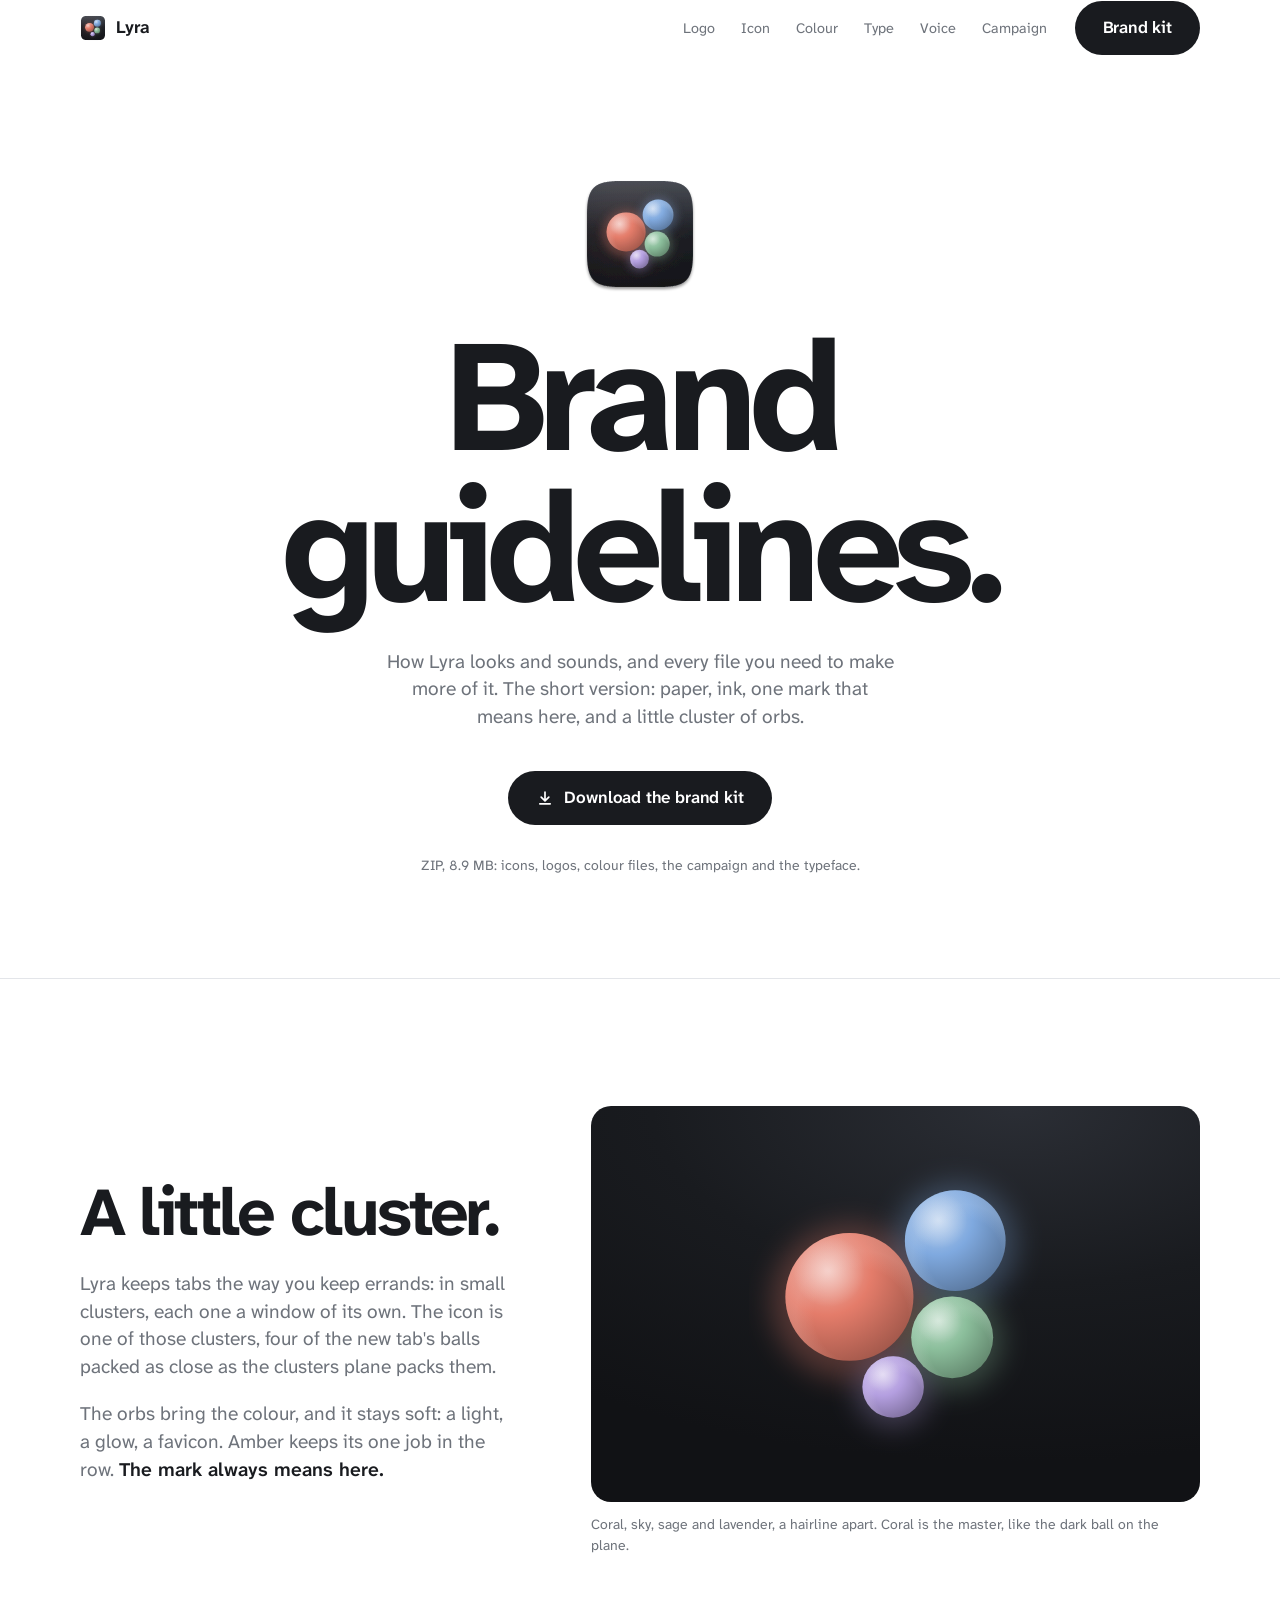
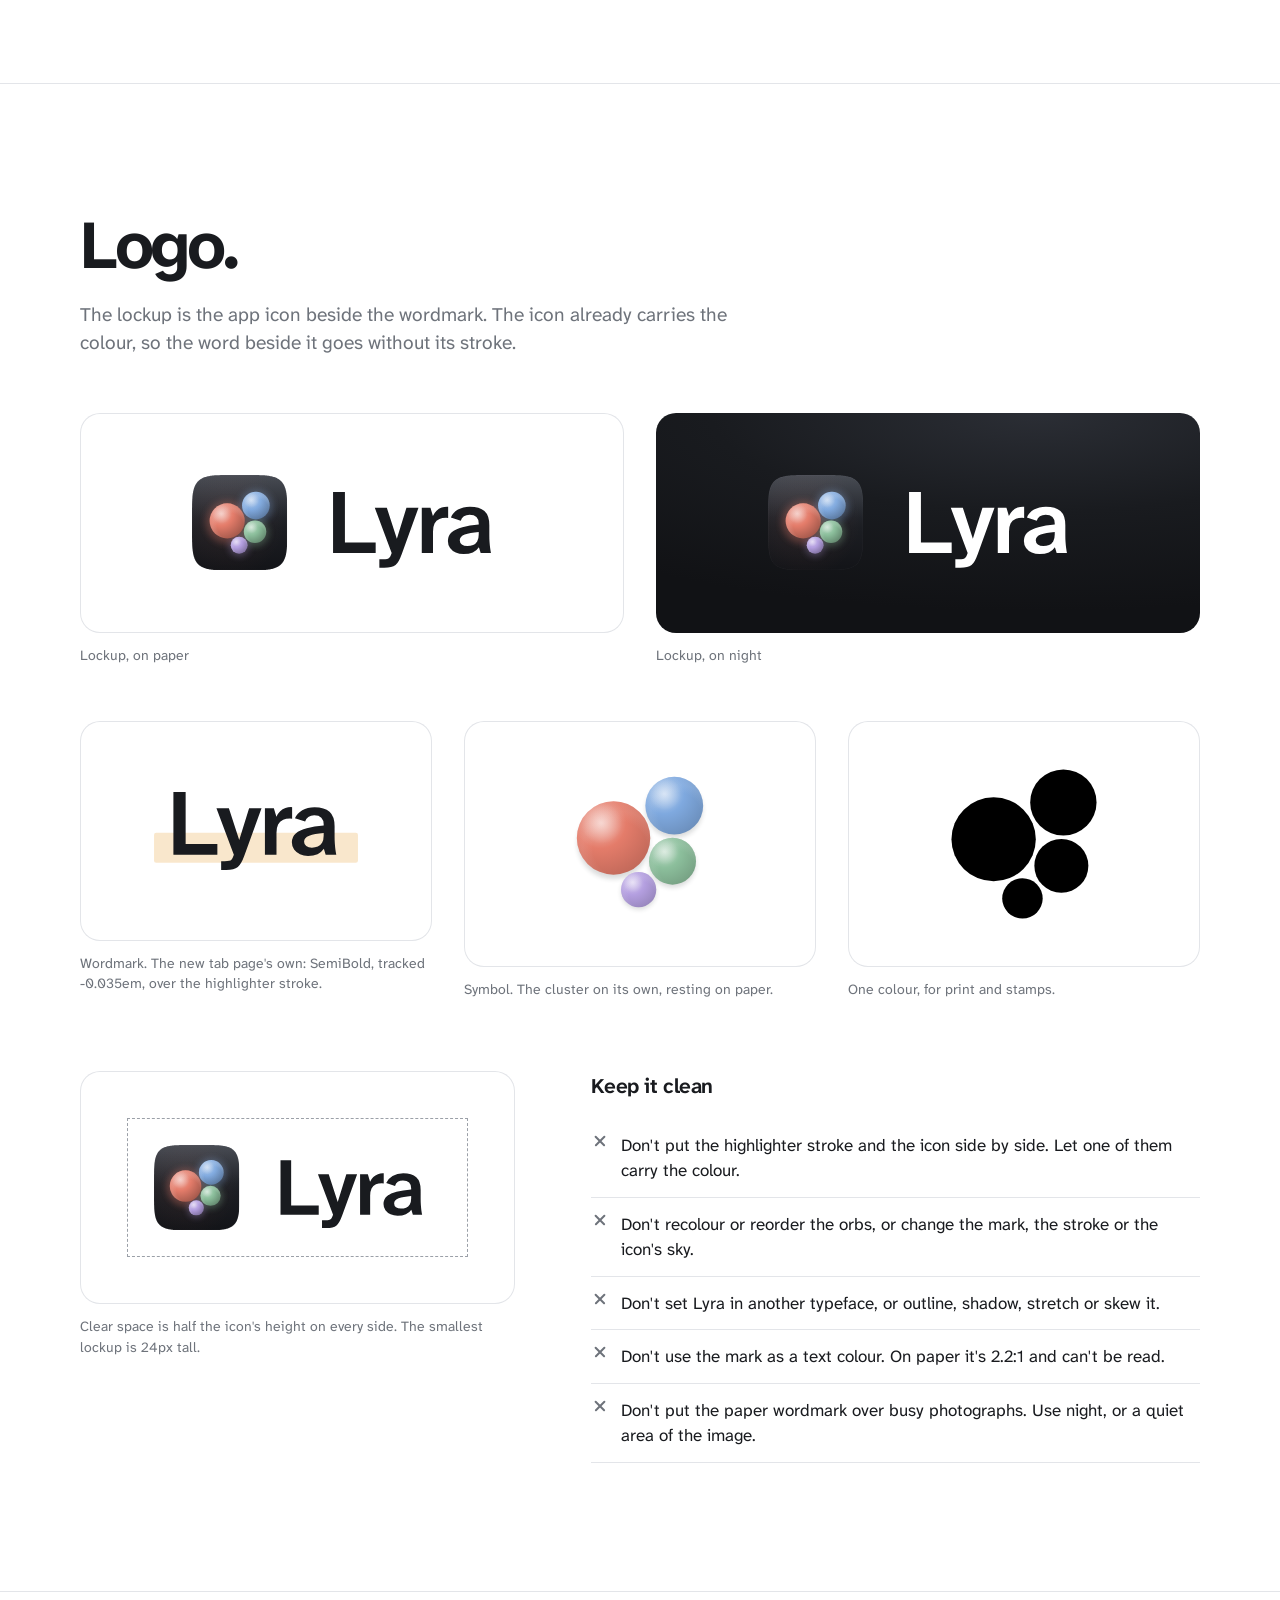
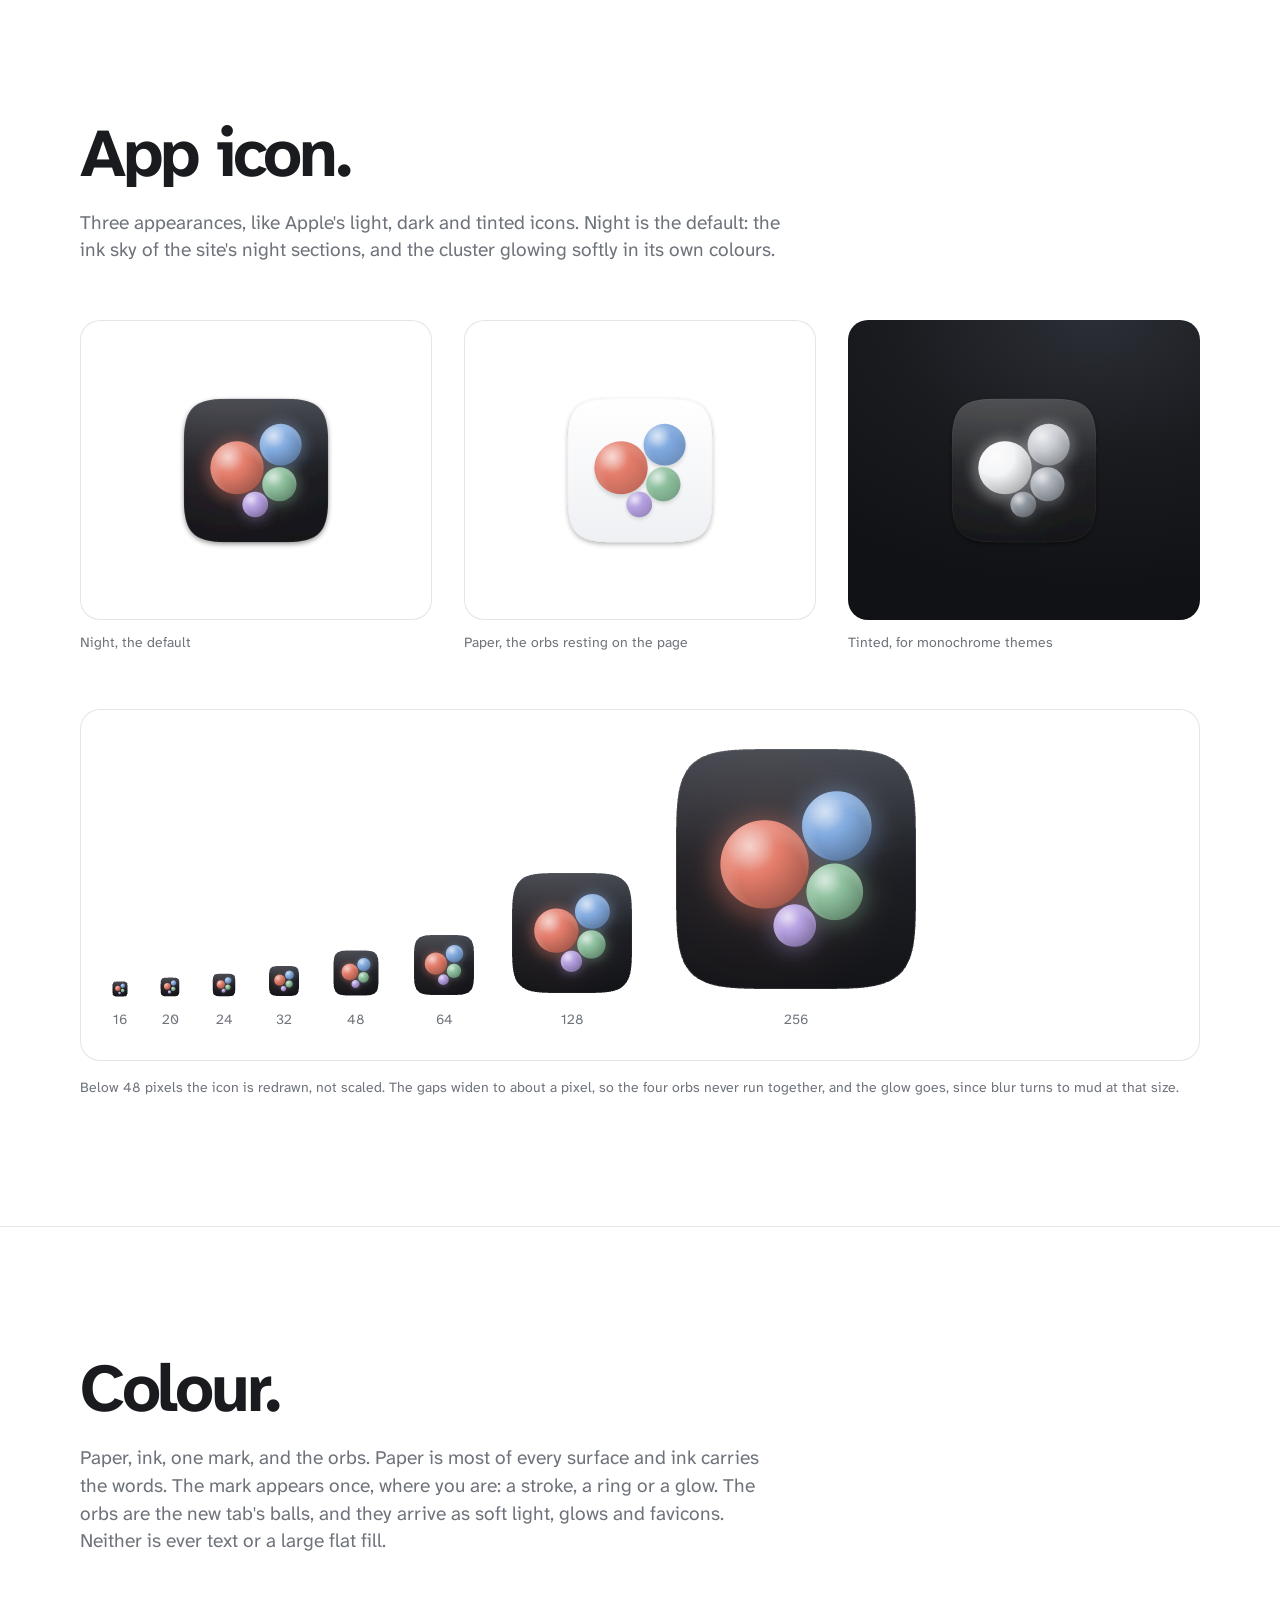
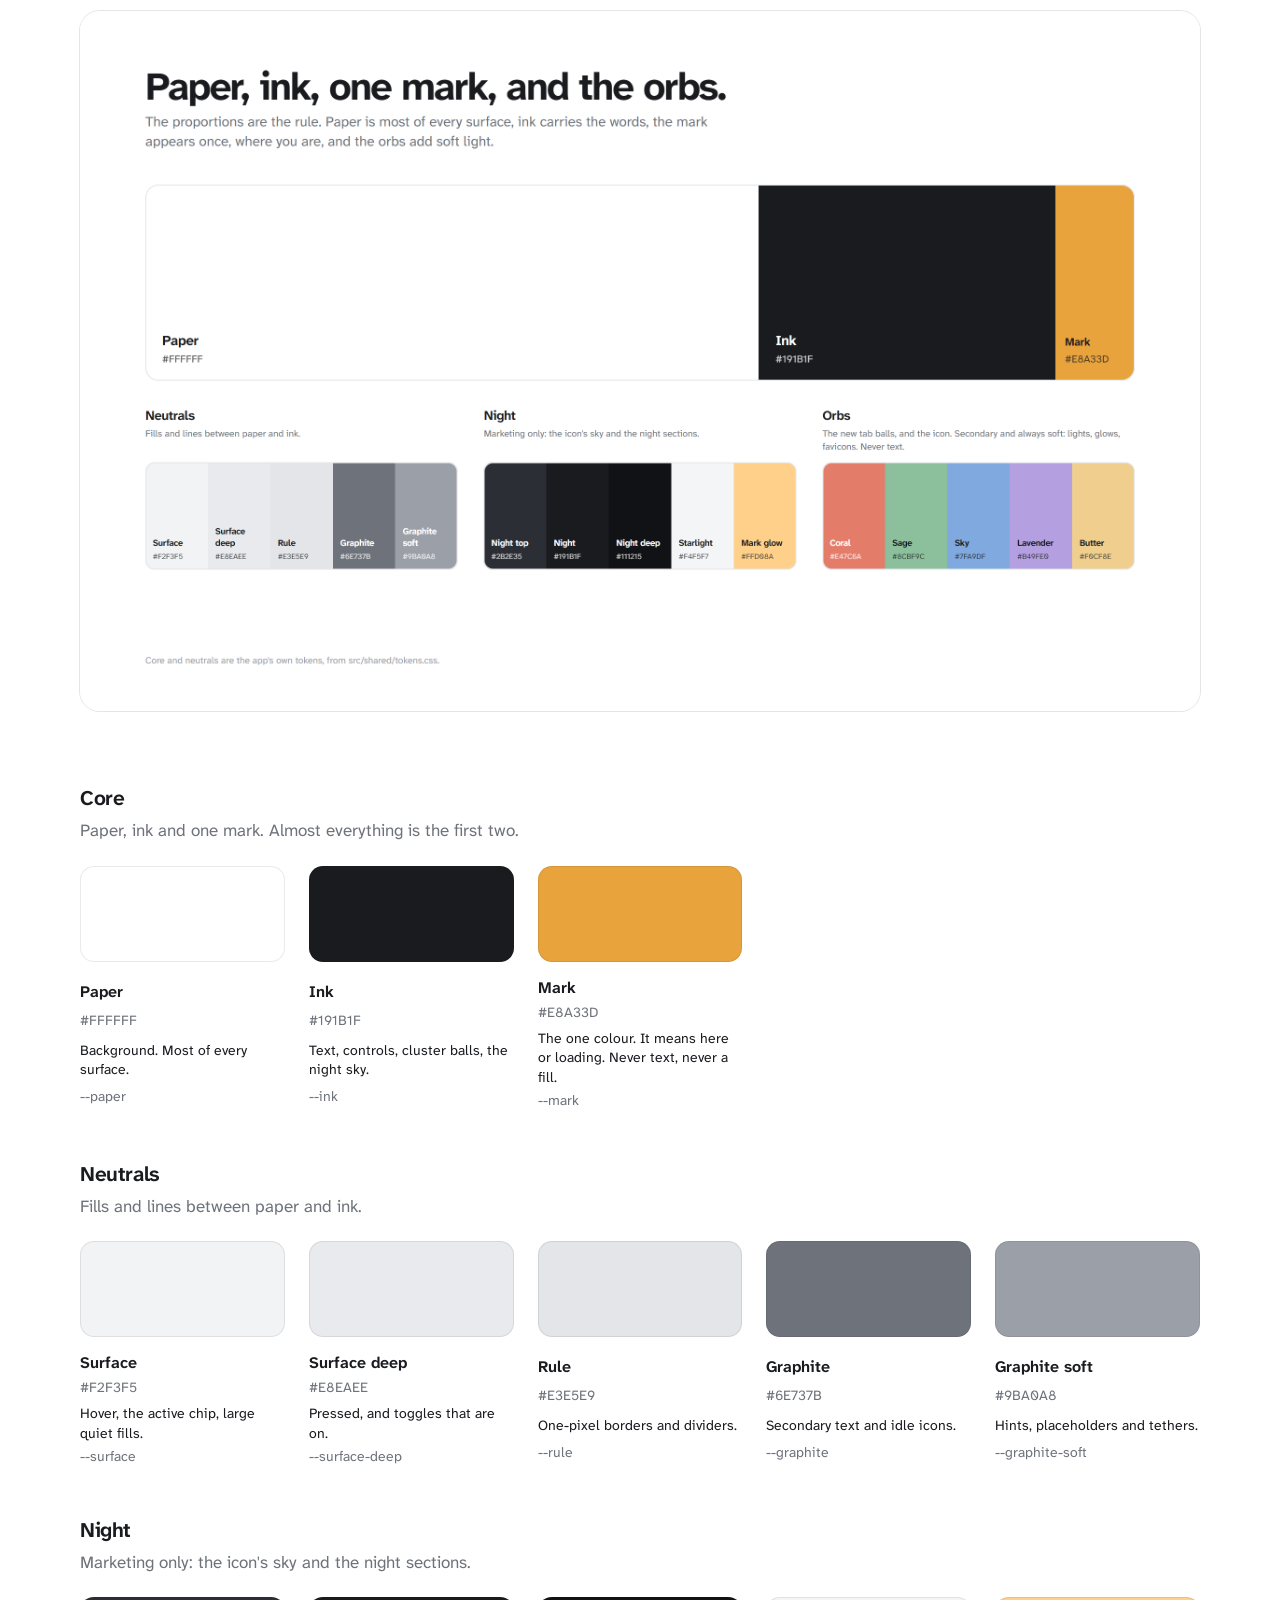
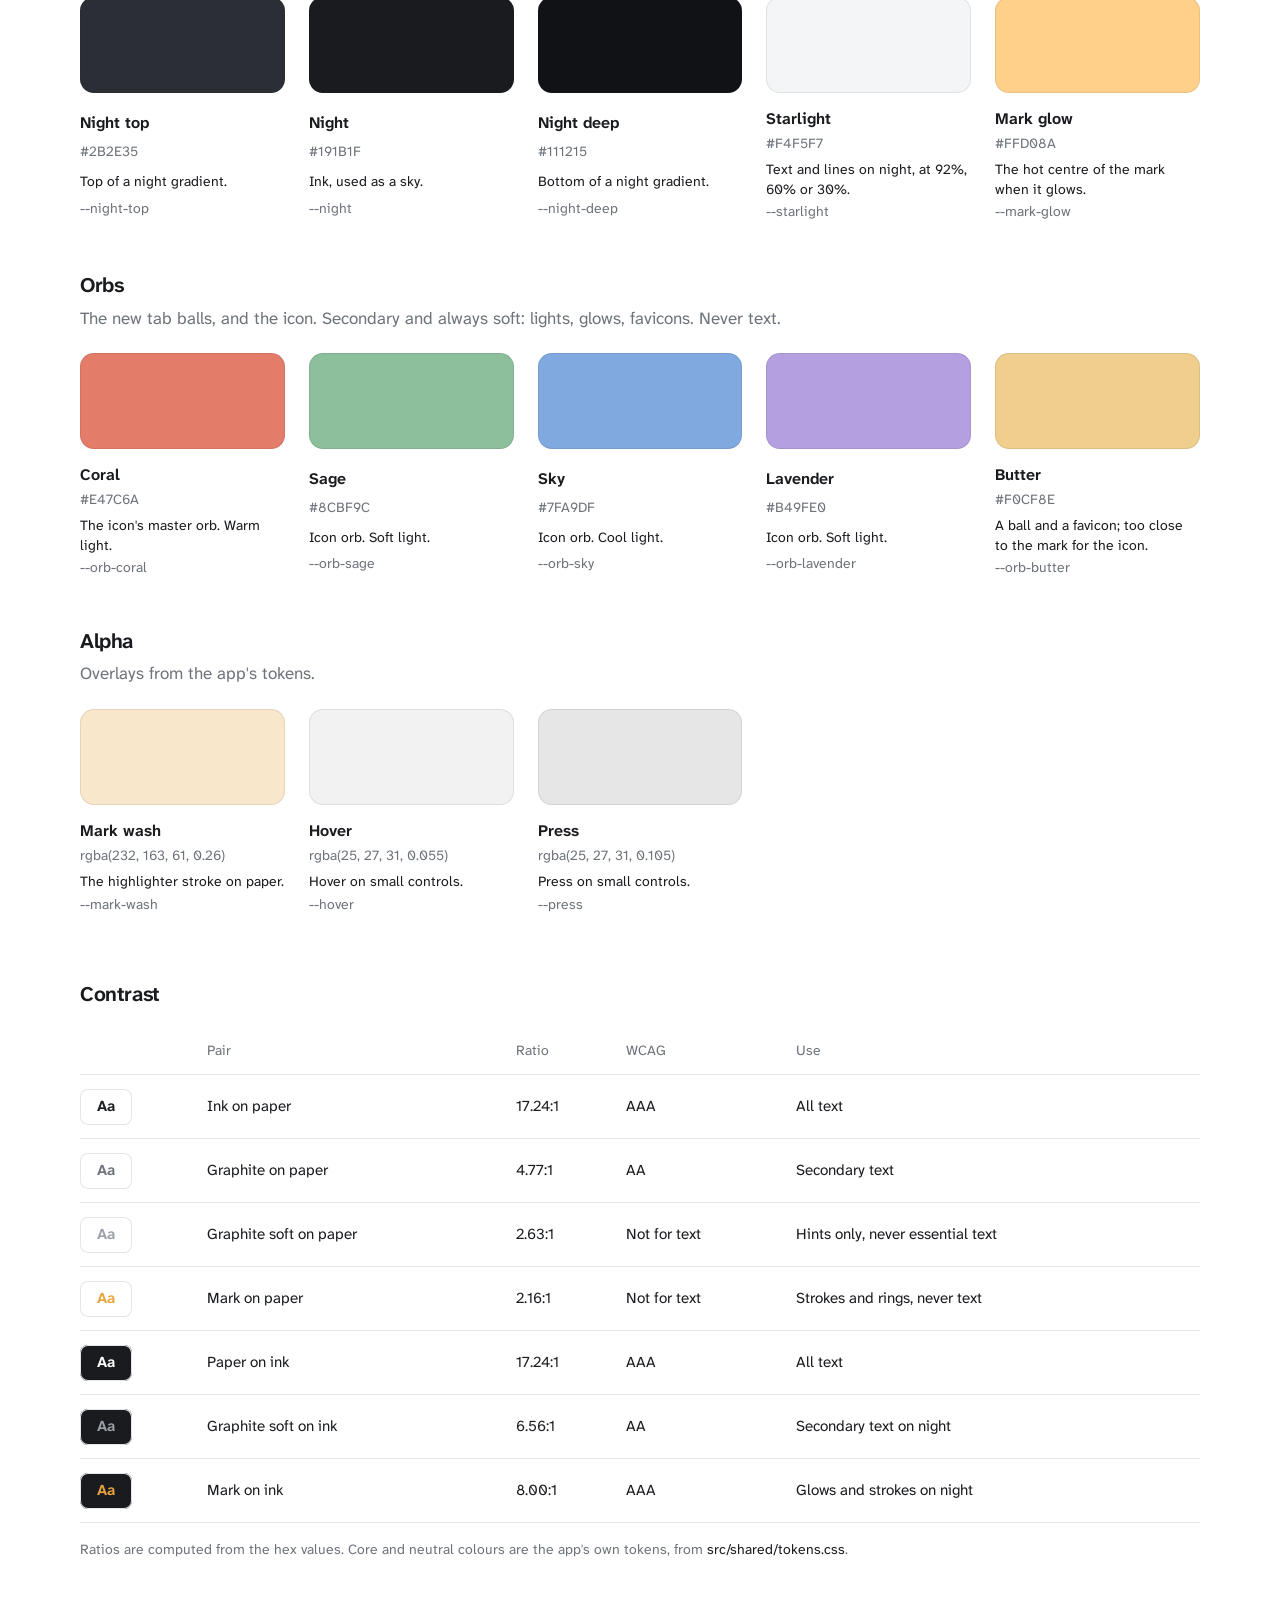
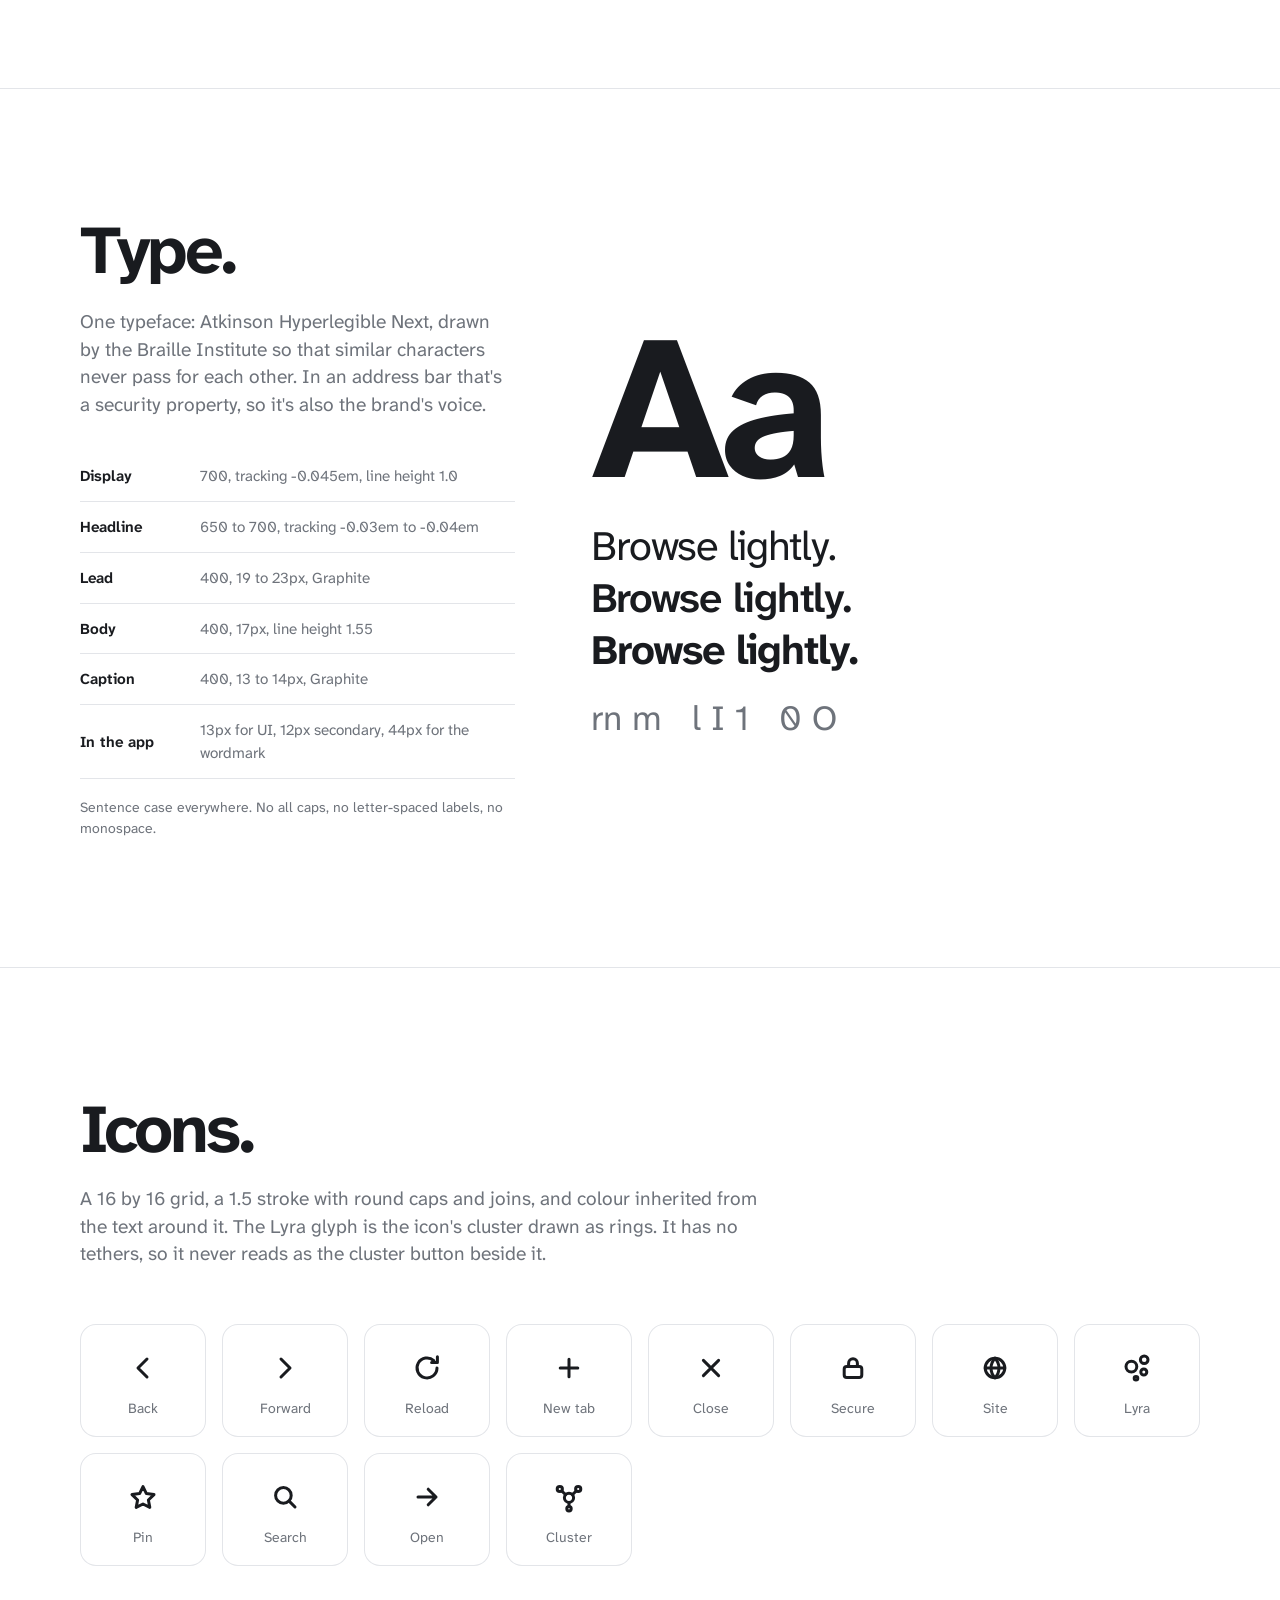
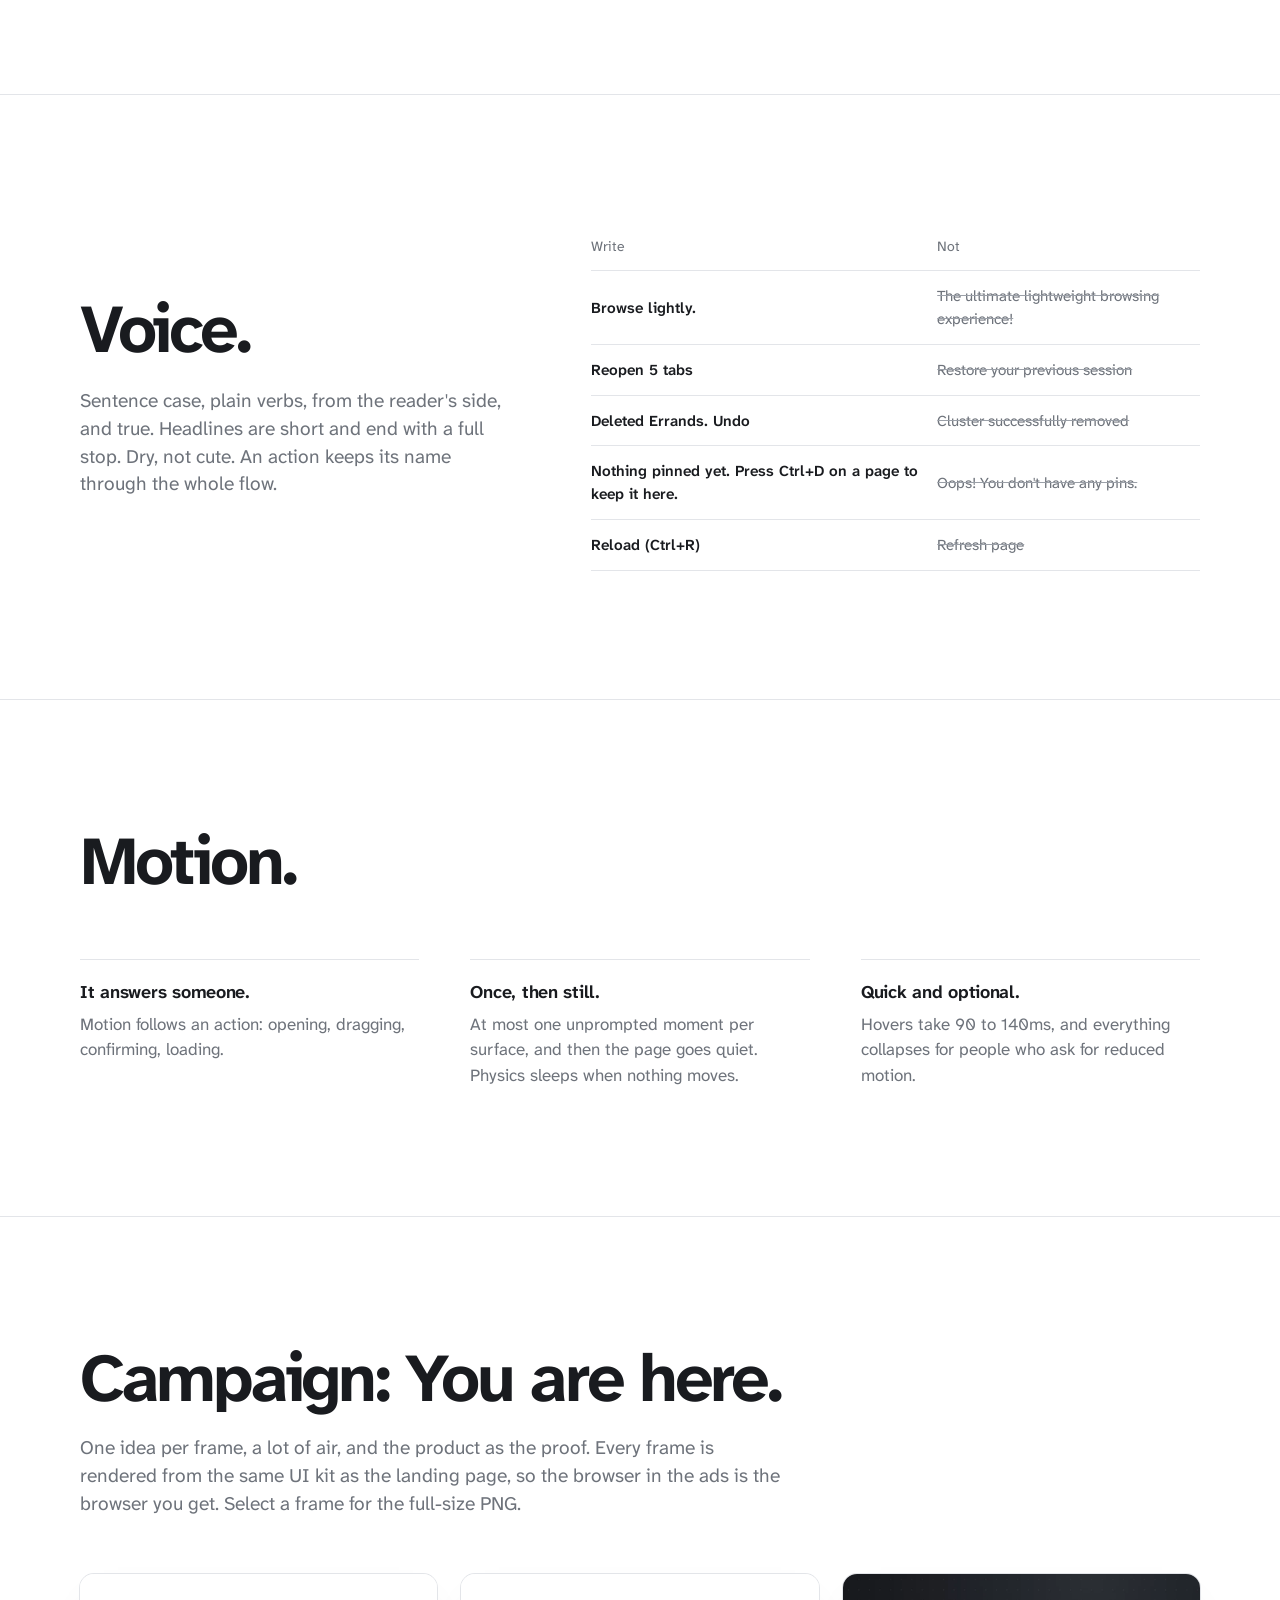
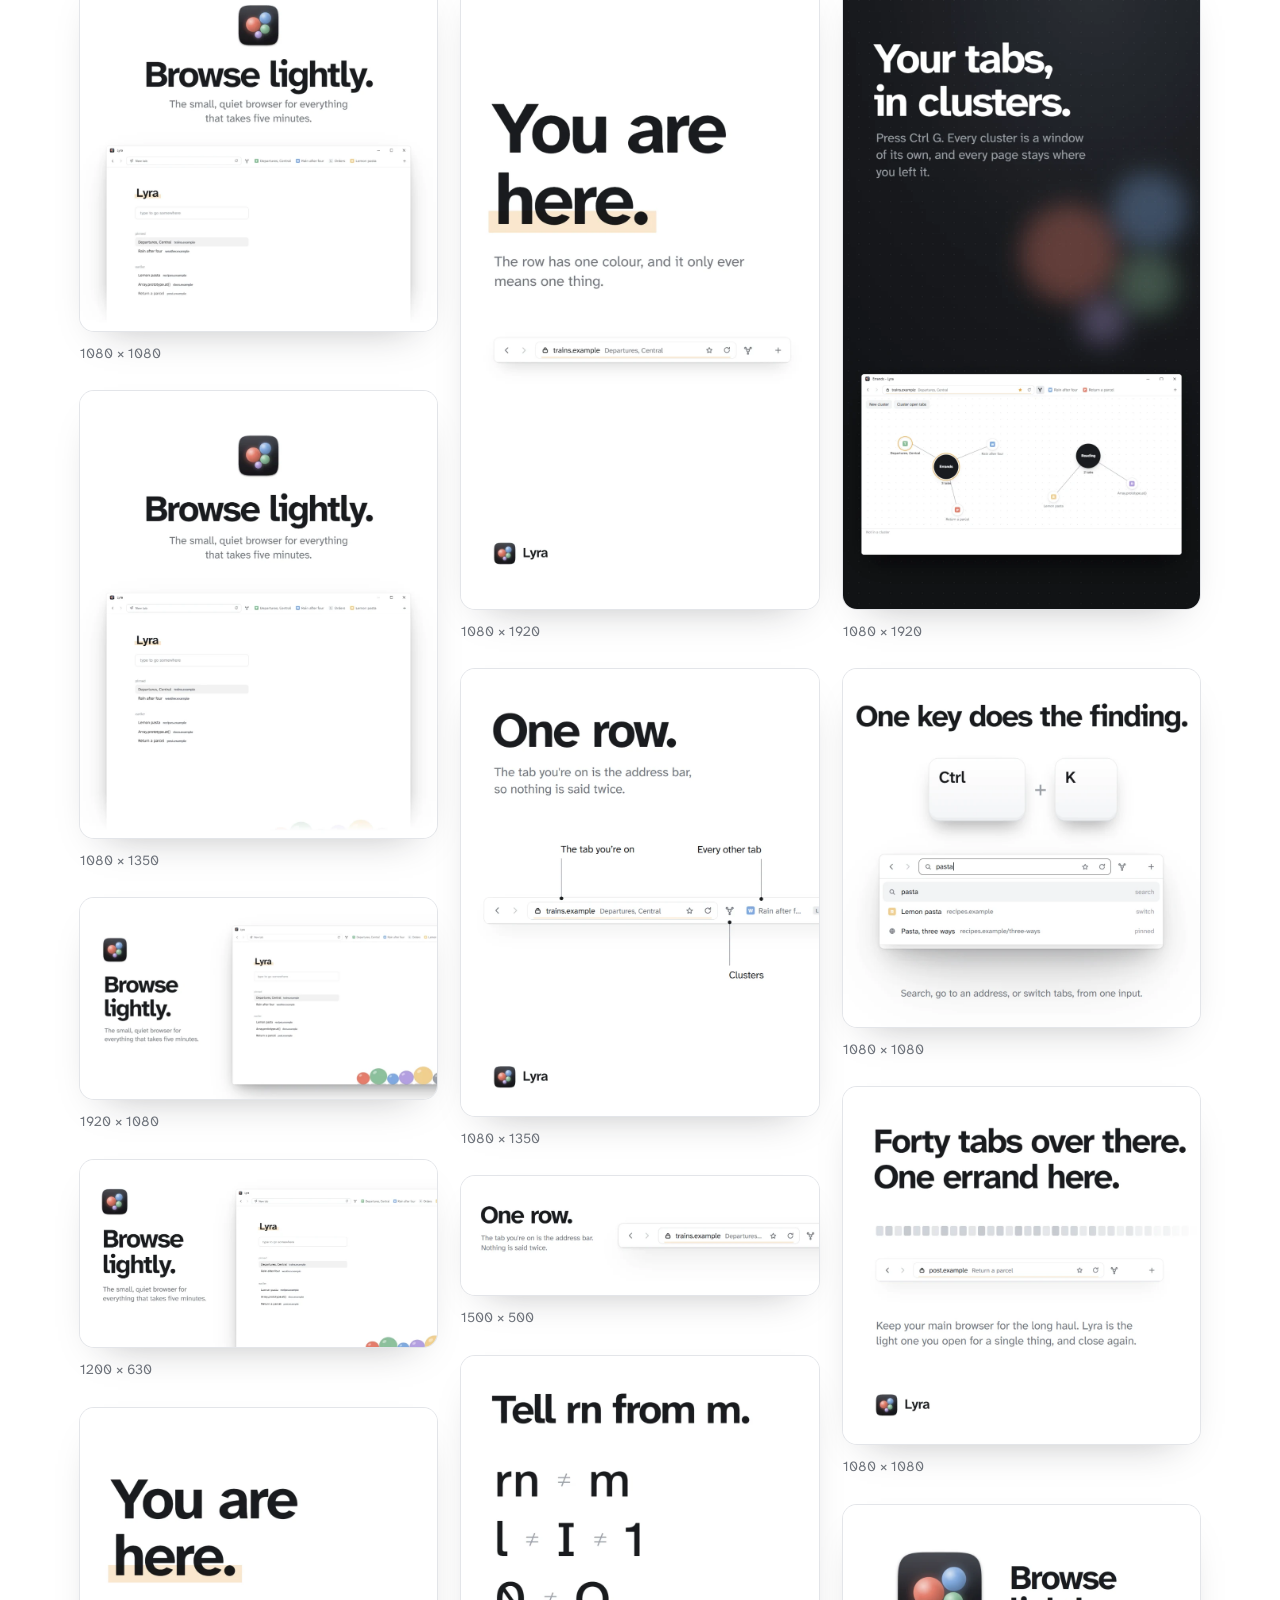
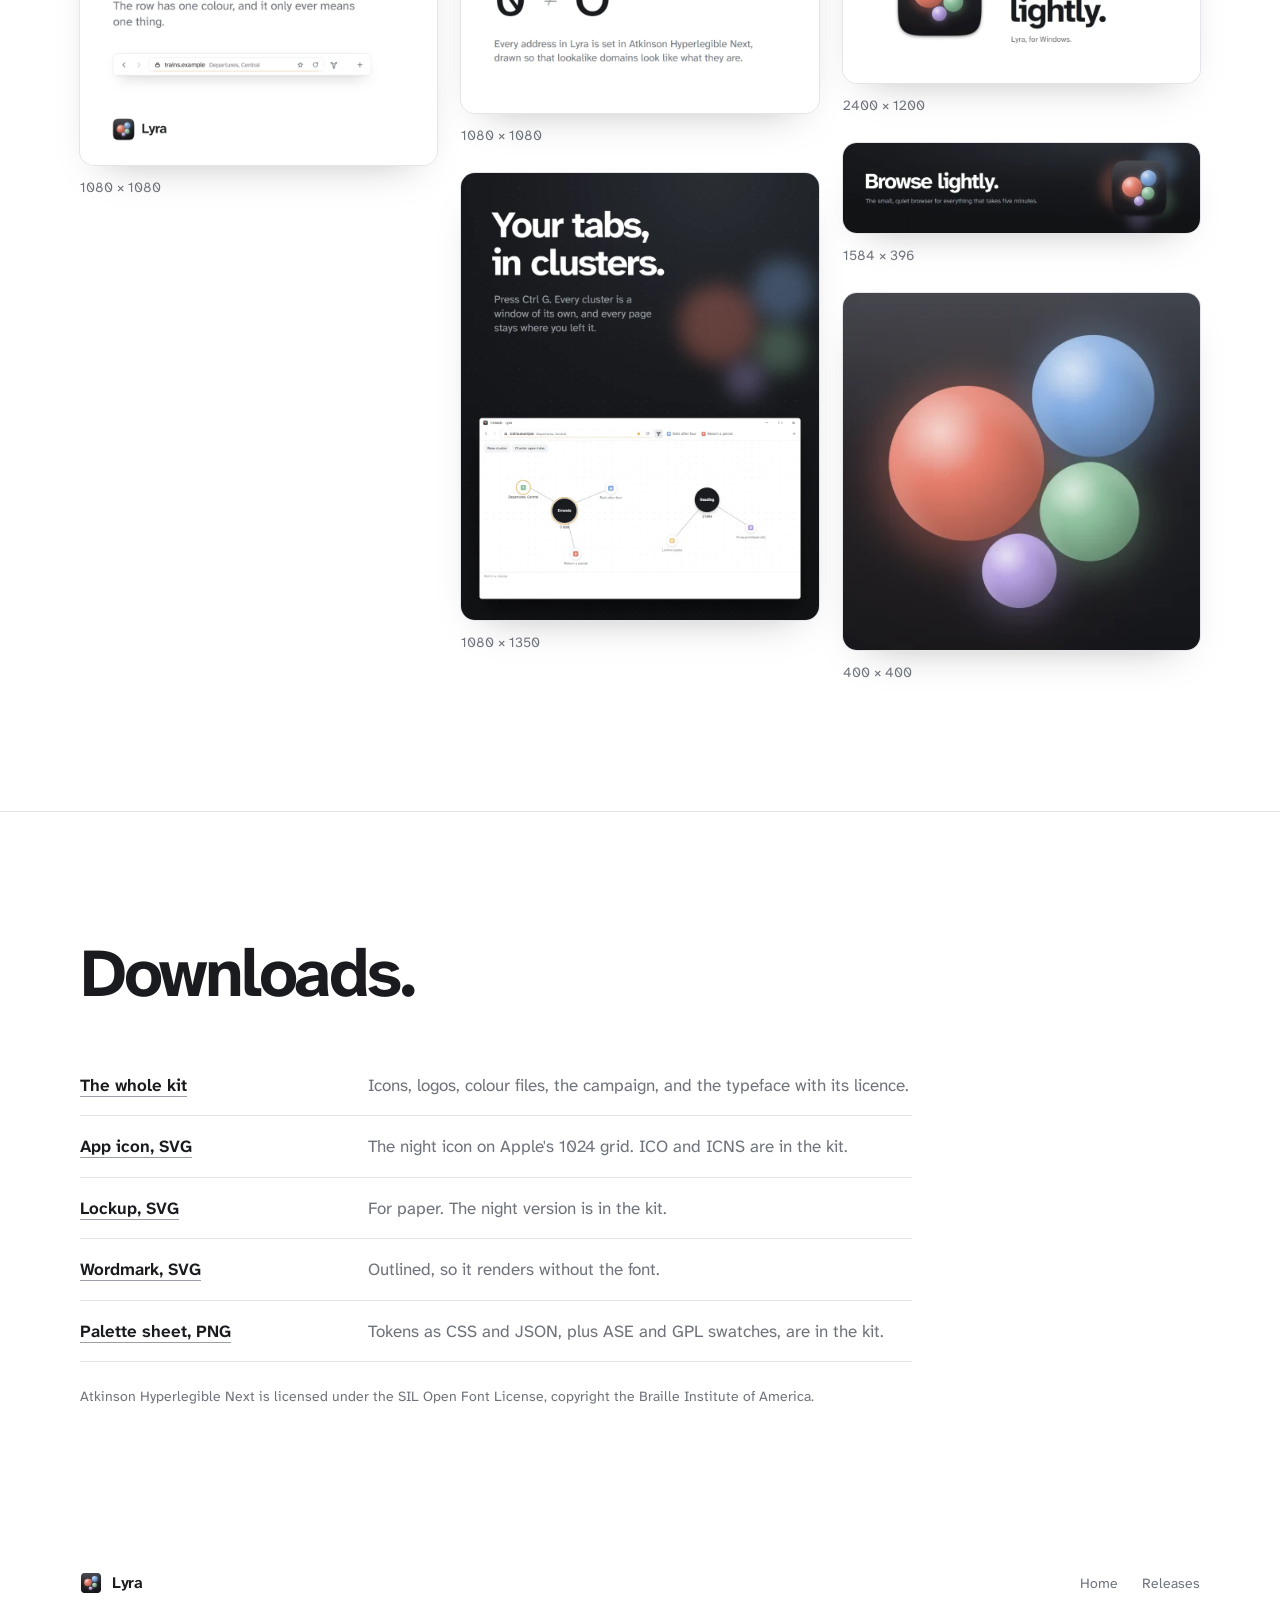
==== brand/index.html @ 89e3ad33 "Site for Lyra 0.1.0" ====
<!doctype html>
<html lang="en">
  <head>
    <meta charset="utf-8" />
    <meta name="viewport" content="width=device-width, initial-scale=1" />
    <title>Lyra brand guidelines</title>
    <meta name="description" content="How Lyra looks and sounds: the icon, the logo, colour, type, voice, and every file you need to make more of it." />
    <link rel="icon" href="../assets/icons/favicon.svg" type="image/svg+xml" />
    <link rel="icon" href="../assets/icons/favicon.ico" sizes="48x48" />
    <link rel="apple-touch-icon" href="../assets/icons/apple-touch-icon.png" />
    <meta property="og:title" content="Lyra brand guidelines" />
    <meta property="og:image" content="https://andrewchampagne.github.io/lyra/assets/og.png" />
    <link rel="preload" href="../assets/fonts/atkinson-hyperlegible-next.woff2" as="font" type="font/woff2" crossorigin />
    <link rel="stylesheet" href="../assets/site.css?v=6f41f80e" />
    <link rel="stylesheet" href="brand.css?v=25104488" />
  </head>
  <body>
    <svg class="sprite" aria-hidden="true"><defs>
<g id="i-back"><path d="M10 3.5 5.5 8l4.5 4.5" /></g>
<g id="i-forward"><path d="M6 3.5 10.5 8 6 12.5" /></g>
<g id="i-reload"><path d="M13 8a5 5 0 1 1-1.6-3.7" /><path d="M13.2 2.4v2.9h-2.9" /></g>
<g id="i-plus"><path d="M8 3.6v8.8M3.6 8h8.8" /></g>
<g id="i-close"><path d="M4.2 4.2l7.6 7.6M11.8 4.2l-7.6 7.6" /></g>
<g id="i-lock"><rect x="3.6" y="7.2" width="8.8" height="5.6" rx="1.3" /><path d="M5.8 7.2V5.6a2.2 2.2 0 0 1 4.4 0v1.6" /></g>
<g id="i-globe"><circle cx="8" cy="8" r="4.9" /><path d="M3.1 8h9.8M8 3.1c1.3 1.4 2 3.1 2 4.9s-.7 3.5-2 4.9c-1.3-1.4-2-3.1-2-4.9s.7-3.5 2-4.9Z" /></g>
<g id="i-lyra"><circle cx="5.2" cy="7.3" r="2.7" /><circle cx="11.6" cy="3.9" r="1.9" /><circle cx="11.4" cy="10" r="1.5" /><circle cx="7.5" cy="13.1" r=".9" /></g>
<g id="i-pin"><path d="m8 2.8 1.7 3.5 3.8.5-2.8 2.7.7 3.7L8 11.5l-3.4 1.7.7-3.7L2.5 6.8l3.8-.5Z" /></g>
<g id="i-search"><circle cx="7.2" cy="7.2" r="3.9" /><path d="M10.2 10.2 13 13" /></g>
<g id="i-arrow"><path d="M3.5 8h9M8.6 4.1 12.5 8l-3.9 3.9" /></g>
<g id="i-cluster"><circle cx="8" cy="8.4" r="2.3" /><circle cx="3.4" cy="4" r="1.3" /><circle cx="12.6" cy="4" r="1.3" /><circle cx="8" cy="13.9" r="1.1" /><path d="M6.3 6.8 4.4 5M9.7 6.8 11.6 5M8 10.7v2.1" /></g>
</defs></svg>
    <a class="skip" href="#main">Skip to content</a>

    <header class="nav" id="nav">
      <div class="wrap">
        <a class="brand" href="../" aria-label="Lyra home">
          <img src="../assets/icons/favicon.svg" alt="" width="28" height="28" />
          Lyra
        </a>
        <ul class="nav-links">
          <li><a href="#logo">Logo</a></li>
          <li><a href="#icon">Icon</a></li>
          <li><a href="#colour">Colour</a></li>
          <li><a href="#type">Type</a></li>
          <li><a href="#voice">Voice</a></li>
          <li><a href="#campaign">Campaign</a></li>
        </ul>
        <a class="btn" href="lyra-brand-kit.zip" download>Brand kit</a>
      </div>
    </header>

    <main id="main">
      <section class="guide-hero">
        <div class="wrap">
          <img src="assets/lyra-night-mac.svg" alt="" width="132" height="132" class="hero-icon" />
          <h1 class="display">Brand guidelines.</h1>
          <p class="lead">
            How Lyra looks and sounds, and every file you need to make more of it. The short version: paper, ink, one
            mark that means here, and a little cluster of orbs.
          </p>
          <div class="cta">
            <a class="btn" href="lyra-brand-kit.zip" download>
              <svg viewBox="0 0 16 16" aria-hidden="true"><use href="#i-download" /></svg>
              Download the brand kit
            </a>
            <span class="fine">ZIP, 8.9 MB: icons, logos, colour files, the campaign and the typeface.</span>
          </div>
        </div>
      </section>

      <!-- The idea ============================================================ -->
      <section class="g-section" id="idea">
        <div class="wrap split">
          <div>
            <h2 class="headline">A little cluster.</h2>
            <p class="lead">
              Lyra keeps tabs the way you keep errands: in small clusters, each one a window of its own. The icon is one
              of those clusters, four of the new tab's balls packed as close as the clusters plane packs them.
            </p>
            <p class="lead">
              The orbs bring the colour, and it stays soft: a light, a glow, a favicon. Amber keeps its one job in the
              row. <strong>The mark always means here.</strong>
            </p>
          </div>
          <figure class="idea-figure">
            <div class="panel night-panel"><img src="assets/symbol-star.svg" alt="The Lyra cluster: coral, sky, sage and lavender orbs, glowing on night" /></div>
            <figcaption>Coral, sky, sage and lavender, a hairline apart. Coral is the master, like the dark ball on the plane.</figcaption>
          </figure>
        </div>
      </section>

      <!-- Logo ================================================================= -->
      <section class="g-section" id="logo">
        <div class="wrap">
          <h2 class="headline">Logo.</h2>
          <p class="lead g-lead">
            The lockup is the app icon beside the wordmark. The icon already carries the colour, so the word beside it
            goes without its stroke.
          </p>

          <div class="panels two">
            <figure>
              <div class="panel"><img class="lockup" src="assets/lockup-horizontal-light.svg" alt="Lyra lockup on paper" /></div>
              <figcaption>Lockup, on paper</figcaption>
            </figure>
            <figure>
              <div class="panel night-panel"><img class="lockup" src="assets/lockup-horizontal-dark.svg" alt="Lyra lockup on night" /></div>
              <figcaption>Lockup, on night</figcaption>
            </figure>
          </div>

          <div class="panels three">
            <figure>
              <div class="panel"><img class="wordmark" src="assets/wordmark-ink.svg" alt="The Lyra wordmark with its highlighter stroke" /></div>
              <figcaption>Wordmark. The new tab page's own: SemiBold, tracked -0.035em, over the highlighter stroke.</figcaption>
            </figure>
            <figure>
              <div class="panel"><img class="symbol" src="assets/symbol-ink.svg" alt="The Lyra cluster resting on paper" /></div>
              <figcaption>Symbol. The cluster on its own, resting on paper.</figcaption>
            </figure>
            <figure>
              <div class="panel"><img class="symbol" src="assets/symbol-mono.svg" alt="The Lyra cluster in one colour" /></div>
              <figcaption>One colour, for print and stamps.</figcaption>
            </figure>
          </div>

          <div class="split rules-split">
            <figure class="clearspace">
              <div class="panel">
                <div class="cs-box"><img class="lockup" src="assets/lockup-horizontal-light.svg" alt="" /></div>
              </div>
              <figcaption>Clear space is half the icon's height on every side. The smallest lockup is 24px tall.</figcaption>
            </figure>
            <div>
              <h3 class="g-h3">Keep it clean</h3>
              <ul class="rules">
                <li>Don't put the highlighter stroke and the icon side by side. Let one of them carry the colour.</li>
                <li>Don't recolour or reorder the orbs, or change the mark, the stroke or the icon's sky.</li>
                <li>Don't set Lyra in another typeface, or outline, shadow, stretch or skew it.</li>
                <li>Don't use the mark as a text colour. On paper it's 2.2:1 and can't be read.</li>
                <li>Don't put the paper wordmark over busy photographs. Use night, or a quiet area of the image.</li>
              </ul>
            </div>
          </div>
        </div>
      </section>

      <!-- App icon ================================================================ -->
      <section class="g-section" id="icon">
        <div class="wrap">
          <h2 class="headline">App icon.</h2>
          <p class="lead g-lead">
            Three appearances, like Apple's light, dark and tinted icons. Night is the default: the ink sky of the
            site's night sections, and the cluster glowing softly in its own colours.
          </p>
          <div class="panels three icons-row">
            <figure>
              <div class="panel tall"><img src="assets/lyra-night-mac.svg" alt="Night icon" width="220" height="220" /></div>
              <figcaption>Night, the default</figcaption>
            </figure>
            <figure>
              <div class="panel tall"><img src="assets/lyra-paper-mac.svg" alt="Paper icon" width="220" height="220" /></div>
              <figcaption>Paper, the orbs resting on the page</figcaption>
            </figure>
            <figure>
              <div class="panel tall night-panel"><img src="assets/lyra-tinted-mac.svg" alt="Tinted icon" width="220" height="220" /></div>
              <figcaption>Tinted, for monochrome themes</figcaption>
            </figure>
          </div>
          <div class="ladder-block">
            <div class="ladder"><figure><img src="assets/lyra-night-16.png" width="16" height="16" alt=""><figcaption>16</figcaption></figure><figure><img src="assets/lyra-night-20.png" width="20" height="20" alt=""><figcaption>20</figcaption></figure><figure><img src="assets/lyra-night-24.png" width="24" height="24" alt=""><figcaption>24</figcaption></figure><figure><img src="assets/lyra-night-32.png" width="32" height="32" alt=""><figcaption>32</figcaption></figure><figure><img src="assets/lyra-night-48.png" width="48" height="48" alt=""><figcaption>48</figcaption></figure><figure><img src="assets/lyra-night-64.png" width="64" height="64" alt=""><figcaption>64</figcaption></figure><figure><img src="assets/lyra-night-128.png" width="128" height="128" alt=""><figcaption>128</figcaption></figure><figure><img src="assets/lyra-night-256.png" width="256" height="256" alt=""><figcaption>256</figcaption></figure></div>
            <p class="fine">
              Below 48 pixels the icon is redrawn, not scaled. The gaps widen to about a pixel, so the four orbs never
              run together, and the glow goes, since blur turns to mud at that size.
            </p>
          </div>
        </div>
      </section>

      <!-- Colour =================================================================== -->
      <section class="g-section" id="colour">
        <div class="wrap">
          <h2 class="headline">Colour.</h2>
          <p class="lead g-lead">
            Paper, ink, one mark, and the orbs. Paper is most of every surface and ink carries the words. The mark
            appears once, where you are: a stroke, a ring or a glow. The orbs are the new tab's balls, and they arrive
            as soft light, glows and favicons. Neither is ever text or a large flat fill.
          </p>
          <img class="palette-sheet" src="assets/palette.png" alt="Palette sheet: paper, ink and mark in proportion, with neutrals, night and the orb colours" width="2400" height="1500" loading="lazy" />
          <div class="palette-group"><h3>Core</h3><p>Paper, ink and one mark. Almost everything is the first two.</p><ul class="swatches"><li class="swatch" style="--c:#FFFFFF"><span class="chip"></span><b>Paper</b><code>#FFFFFF</code><span>Background. Most of every surface.</span><span class="token">--paper</span></li><li class="swatch is-dark" style="--c:#191B1F"><span class="chip"></span><b>Ink</b><code>#191B1F</code><span>Text, controls, cluster balls, the night sky.</span><span class="token">--ink</span></li><li class="swatch" style="--c:#E8A33D"><span class="chip"></span><b>Mark</b><code>#E8A33D</code><span>The one colour. It means here or loading. Never text, never a fill.</span><span class="token">--mark</span></li></ul></div><div class="palette-group"><h3>Neutrals</h3><p>Fills and lines between paper and ink.</p><ul class="swatches"><li class="swatch" style="--c:#F2F3F5"><span class="chip"></span><b>Surface</b><code>#F2F3F5</code><span>Hover, the active chip, large quiet fills.</span><span class="token">--surface</span></li><li class="swatch" style="--c:#E8EAEE"><span class="chip"></span><b>Surface deep</b><code>#E8EAEE</code><span>Pressed, and toggles that are on.</span><span class="token">--surface-deep</span></li><li class="swatch" style="--c:#E3E5E9"><span class="chip"></span><b>Rule</b><code>#E3E5E9</code><span>One-pixel borders and dividers.</span><span class="token">--rule</span></li><li class="swatch is-dark" style="--c:#6E737B"><span class="chip"></span><b>Graphite</b><code>#6E737B</code><span>Secondary text and idle icons.</span><span class="token">--graphite</span></li><li class="swatch" style="--c:#9BA0A8"><span class="chip"></span><b>Graphite soft</b><code>#9BA0A8</code><span>Hints, placeholders and tethers.</span><span class="token">--graphite-soft</span></li></ul></div><div class="palette-group"><h3>Night</h3><p>Marketing only: the icon's sky and the night sections.</p><ul class="swatches"><li class="swatch is-dark" style="--c:#2B2E35"><span class="chip"></span><b>Night top</b><code>#2B2E35</code><span>Top of a night gradient.</span><span class="token">--night-top</span></li><li class="swatch is-dark" style="--c:#191B1F"><span class="chip"></span><b>Night</b><code>#191B1F</code><span>Ink, used as a sky.</span><span class="token">--night</span></li><li class="swatch is-dark" style="--c:#111215"><span class="chip"></span><b>Night deep</b><code>#111215</code><span>Bottom of a night gradient.</span><span class="token">--night-deep</span></li><li class="swatch" style="--c:#F4F5F7"><span class="chip"></span><b>Starlight</b><code>#F4F5F7</code><span>Text and lines on night, at 92%, 60% or 30%.</span><span class="token">--starlight</span></li><li class="swatch" style="--c:#FFD08A"><span class="chip"></span><b>Mark glow</b><code>#FFD08A</code><span>The hot centre of the mark when it glows.</span><span class="token">--mark-glow</span></li></ul></div><div class="palette-group"><h3>Orbs</h3><p>The new tab balls, and the icon. Secondary and always soft: lights, glows, favicons. Never text.</p><ul class="swatches"><li class="swatch" style="--c:#E47C6A"><span class="chip"></span><b>Coral</b><code>#E47C6A</code><span>The icon's master orb. Warm light.</span><span class="token">--orb-coral</span></li><li class="swatch" style="--c:#8CBF9C"><span class="chip"></span><b>Sage</b><code>#8CBF9C</code><span>Icon orb. Soft light.</span><span class="token">--orb-sage</span></li><li class="swatch" style="--c:#7FA9DF"><span class="chip"></span><b>Sky</b><code>#7FA9DF</code><span>Icon orb. Cool light.</span><span class="token">--orb-sky</span></li><li class="swatch" style="--c:#B49FE0"><span class="chip"></span><b>Lavender</b><code>#B49FE0</code><span>Icon orb. Soft light.</span><span class="token">--orb-lavender</span></li><li class="swatch" style="--c:#F0CF8E"><span class="chip"></span><b>Butter</b><code>#F0CF8E</code><span>A ball and a favicon; too close to the mark for the icon.</span><span class="token">--orb-butter</span></li></ul></div>
          <div class="palette-group">
            <h3>Alpha</h3>
            <p>Overlays from the app's tokens.</p>
            <ul class="swatches"><li class="swatch" style="--c:rgba(232, 163, 61, 0.26)"><span class="chip"></span><b>Mark wash</b><code>rgba(232, 163, 61, 0.26)</code><span>The highlighter stroke on paper.</span><span class="token">--mark-wash</span></li><li class="swatch" style="--c:rgba(25, 27, 31, 0.055)"><span class="chip"></span><b>Hover</b><code>rgba(25, 27, 31, 0.055)</code><span>Hover on small controls.</span><span class="token">--hover</span></li><li class="swatch" style="--c:rgba(25, 27, 31, 0.105)"><span class="chip"></span><b>Press</b><code>rgba(25, 27, 31, 0.105)</code><span>Press on small controls.</span><span class="token">--press</span></li></ul>
          </div>

          <h3 class="g-h3" style="margin-top: 64px">Contrast</h3>
          <div class="table-wrap">
            <table class="contrast">
              <thead><tr><th></th><th>Pair</th><th>Ratio</th><th>WCAG</th><th>Use</th></tr></thead>
              <tbody><tr><td><span class="pair" style="background:#FFFFFF;color:#191B1F">Aa</span></td><td>Ink on paper</td><td>17.24:1</td><td>AAA</td><td>All text</td></tr><tr><td><span class="pair" style="background:#FFFFFF;color:#6E737B">Aa</span></td><td>Graphite on paper</td><td>4.77:1</td><td>AA</td><td>Secondary text</td></tr><tr><td><span class="pair" style="background:#FFFFFF;color:#9BA0A8">Aa</span></td><td>Graphite soft on paper</td><td>2.63:1</td><td>Not for text</td><td>Hints only, never essential text</td></tr><tr><td><span class="pair" style="background:#FFFFFF;color:#E8A33D">Aa</span></td><td>Mark on paper</td><td>2.16:1</td><td>Not for text</td><td>Strokes and rings, never text</td></tr><tr><td><span class="pair" style="background:#191B1F;color:#FFFFFF">Aa</span></td><td>Paper on ink</td><td>17.24:1</td><td>AAA</td><td>All text</td></tr><tr><td><span class="pair" style="background:#191B1F;color:#9BA0A8">Aa</span></td><td>Graphite soft on ink</td><td>6.56:1</td><td>AA</td><td>Secondary text on night</td></tr><tr><td><span class="pair" style="background:#191B1F;color:#E8A33D">Aa</span></td><td>Mark on ink</td><td>8.00:1</td><td>AAA</td><td>Glows and strokes on night</td></tr></tbody>
            </table>
          </div>
          <p class="fine" style="margin-top: 16px">
            Ratios are computed from the hex values. Core and neutral colours are the app's own tokens, from
            <code>src/shared/tokens.css</code>.
          </p>
        </div>
      </section>

      <!-- Type ======================================================================= -->
      <section class="g-section" id="type">
        <div class="wrap split">
          <div>
            <h2 class="headline">Type.</h2>
            <p class="lead">
              One typeface: Atkinson Hyperlegible Next, drawn by the Braille Institute so that similar characters never
              pass for each other. In an address bar that's a security property, so it's also the brand's voice.
            </p>
            <table class="scale">
              <tbody>
                <tr><th>Display</th><td>700, tracking -0.045em, line height 1.0</td></tr>
                <tr><th>Headline</th><td>650 to 700, tracking -0.03em to -0.04em</td></tr>
                <tr><th>Lead</th><td>400, 19 to 23px, Graphite</td></tr>
                <tr><th>Body</th><td>400, 17px, line height 1.55</td></tr>
                <tr><th>Caption</th><td>400, 13 to 14px, Graphite</td></tr>
                <tr><th>In the app</th><td>13px for UI, 12px secondary, 44px for the wordmark</td></tr>
              </tbody>
            </table>
            <p class="fine" style="margin-top: 18px">Sentence case everywhere. No all caps, no letter-spaced labels, no monospace.</p>
          </div>
          <div class="type-specimen">
            <p class="aa">Aa</p>
            <p class="w400">Browse lightly.</p>
            <p class="w600">Browse lightly.</p>
            <p class="w700">Browse lightly.</p>
            <p class="pairs">rn m &nbsp; l I 1 &nbsp; 0 O</p>
          </div>
        </div>
      </section>

      <!-- Icons ======================================================================== -->
      <section class="g-section" id="icons">
        <div class="wrap">
          <h2 class="headline">Icons.</h2>
          <p class="lead g-lead">
            A 16 by 16 grid, a 1.5 stroke with round caps and joins, and colour inherited from the text around it.
            The Lyra glyph is the icon's cluster drawn as rings. It has no tethers, so it never reads as the cluster
            button beside it.
          </p>
          <ul class="icon-grid"><li><svg viewBox="0 0 16 16" aria-hidden="true"><use href="#i-back"/></svg><span>Back</span></li><li><svg viewBox="0 0 16 16" aria-hidden="true"><use href="#i-forward"/></svg><span>Forward</span></li><li><svg viewBox="0 0 16 16" aria-hidden="true"><use href="#i-reload"/></svg><span>Reload</span></li><li><svg viewBox="0 0 16 16" aria-hidden="true"><use href="#i-plus"/></svg><span>New tab</span></li><li><svg viewBox="0 0 16 16" aria-hidden="true"><use href="#i-close"/></svg><span>Close</span></li><li><svg viewBox="0 0 16 16" aria-hidden="true"><use href="#i-lock"/></svg><span>Secure</span></li><li><svg viewBox="0 0 16 16" aria-hidden="true"><use href="#i-globe"/></svg><span>Site</span></li><li><svg viewBox="0 0 16 16" aria-hidden="true"><use href="#i-lyra"/></svg><span>Lyra</span></li><li><svg viewBox="0 0 16 16" aria-hidden="true"><use href="#i-pin"/></svg><span>Pin</span></li><li><svg viewBox="0 0 16 16" aria-hidden="true"><use href="#i-search"/></svg><span>Search</span></li><li><svg viewBox="0 0 16 16" aria-hidden="true"><use href="#i-arrow"/></svg><span>Open</span></li><li><svg viewBox="0 0 16 16" aria-hidden="true"><use href="#i-cluster"/></svg><span>Cluster</span></li></ul>
        </div>
      </section>

      <!-- Voice =========================================================================== -->
      <section class="g-section" id="voice">
        <div class="wrap split">
          <div>
            <h2 class="headline">Voice.</h2>
            <p class="lead">
              Sentence case, plain verbs, from the reader's side, and true. Headlines are short and end with a full
              stop. Dry, not cute. An action keeps its name through the whole flow.
            </p>
          </div>
          <div class="table-wrap">
            <table class="voice">
              <thead><tr><th>Write</th><th>Not</th></tr></thead>
              <tbody>
                <tr><td>Browse lightly.</td><td>The ultimate lightweight browsing experience!</td></tr>
                <tr><td>Reopen 5 tabs</td><td>Restore your previous session</td></tr>
                <tr><td>Deleted Errands. Undo</td><td>Cluster successfully removed</td></tr>
                <tr><td>Nothing pinned yet. Press Ctrl+D on a page to keep it here.</td><td>Oops! You don't have any pins.</td></tr>
                <tr><td>Reload (Ctrl+R)</td><td>Refresh page</td></tr>
              </tbody>
            </table>
          </div>
        </div>
      </section>

      <!-- Motion =========================================================================== -->
      <section class="g-section" id="motion">
        <div class="wrap">
          <h2 class="headline">Motion.</h2>
          <ul class="facts light">
            <li><b>It answers someone.</b><span>Motion follows an action: opening, dragging, confirming, loading.</span></li>
            <li><b>Once, then still.</b><span>At most one unprompted moment per surface, and then the page goes quiet. Physics sleeps when nothing moves.</span></li>
            <li><b>Quick and optional.</b><span>Hovers take 90 to 140ms, and everything collapses for people who ask for reduced motion.</span></li>
          </ul>
        </div>
      </section>

      <!-- Campaign =========================================================================== -->
      <section class="g-section" id="campaign">
        <div class="wrap">
          <h2 class="headline">Campaign: You are here.</h2>
          <p class="lead g-lead">
            One idea per frame, a lot of air, and the product as the proof. Every frame is rendered from the same UI kit
            as the landing page, so the browser in the ads is the browser you get. Select a frame for the full-size PNG.
          </p>
          <div class="gallery"><figure class="ad" style="--ratio:1080/1080"><a href="assets/ads/hero-1080x1080.png"><img src="assets/ads/hero-1080x1080.webp" width="900" height="900" alt="" loading="lazy"></a><figcaption>1080 × 1080</figcaption></figure><figure class="ad" style="--ratio:1080/1350"><a href="assets/ads/hero-1080x1350.png"><img src="assets/ads/hero-1080x1350.webp" width="900" height="1125" alt="" loading="lazy"></a><figcaption>1080 × 1350</figcaption></figure><figure class="ad" style="--ratio:1920/1080"><a href="assets/ads/hero-1920x1080.png"><img src="assets/ads/hero-1920x1080.webp" width="900" height="506" alt="" loading="lazy"></a><figcaption>1920 × 1080</figcaption></figure><figure class="ad" style="--ratio:1200/630"><a href="assets/ads/hero-1200x630.png"><img src="assets/ads/hero-1200x630.webp" width="900" height="473" alt="" loading="lazy"></a><figcaption>1200 × 630</figcaption></figure><figure class="ad" style="--ratio:1080/1080"><a href="assets/ads/here-1080x1080.png"><img src="assets/ads/here-1080x1080.webp" width="900" height="900" alt="" loading="lazy"></a><figcaption>1080 × 1080</figcaption></figure><figure class="ad" style="--ratio:1080/1920"><a href="assets/ads/here-1080x1920.png"><img src="assets/ads/here-1080x1920.webp" width="900" height="1600" alt="" loading="lazy"></a><figcaption>1080 × 1920</figcaption></figure><figure class="ad" style="--ratio:1080/1350"><a href="assets/ads/one-row-1080x1350.png"><img src="assets/ads/one-row-1080x1350.webp" width="900" height="1125" alt="" loading="lazy"></a><figcaption>1080 × 1350</figcaption></figure><figure class="ad" style="--ratio:1500/500"><a href="assets/ads/one-row-1500x500.png"><img src="assets/ads/one-row-1500x500.webp" width="900" height="300" alt="" loading="lazy"></a><figcaption>1500 × 500</figcaption></figure><figure class="ad" style="--ratio:1080/1080"><a href="assets/ads/legible-1080x1080.png"><img src="assets/ads/legible-1080x1080.webp" width="900" height="900" alt="" loading="lazy"></a><figcaption>1080 × 1080</figcaption></figure><figure class="ad" style="--ratio:1080/1350"><a href="assets/ads/clusters-1080x1350.png"><img src="assets/ads/clusters-1080x1350.webp" width="900" height="1125" alt="" loading="lazy"></a><figcaption>1080 × 1350</figcaption></figure><figure class="ad" style="--ratio:1080/1920"><a href="assets/ads/clusters-1080x1920.png"><img src="assets/ads/clusters-1080x1920.webp" width="900" height="1600" alt="" loading="lazy"></a><figcaption>1080 × 1920</figcaption></figure><figure class="ad" style="--ratio:1080/1080"><a href="assets/ads/one-key-1080x1080.png"><img src="assets/ads/one-key-1080x1080.webp" width="900" height="900" alt="" loading="lazy"></a><figcaption>1080 × 1080</figcaption></figure><figure class="ad" style="--ratio:1080/1080"><a href="assets/ads/errand-1080x1080.png"><img src="assets/ads/errand-1080x1080.webp" width="900" height="900" alt="" loading="lazy"></a><figcaption>1080 × 1080</figcaption></figure><figure class="ad" style="--ratio:2400/1200"><a href="assets/ads/billboard-2400x1200.png"><img src="assets/ads/billboard-2400x1200.webp" width="900" height="450" alt="" loading="lazy"></a><figcaption>2400 × 1200</figcaption></figure><figure class="ad" style="--ratio:1584/396"><a href="assets/ads/banner-1584x396.png"><img src="assets/ads/banner-1584x396.webp" width="900" height="225" alt="" loading="lazy"></a><figcaption>1584 × 396</figcaption></figure><figure class="ad" style="--ratio:400/400"><a href="assets/ads/avatar-400x400.png"><img src="assets/ads/avatar-400x400.webp" width="400" height="400" alt="" loading="lazy"></a><figcaption>400 × 400</figcaption></figure></div>
        </div>
      </section>

      <!-- Downloads =========================================================================== -->
      <section class="g-section" id="downloads">
        <div class="wrap">
          <h2 class="headline">Downloads.</h2>
          <dl class="downloads">
            <div><dt><a href="lyra-brand-kit.zip" download>The whole kit</a></dt><dd>Icons, logos, colour files, the campaign, and the typeface with its licence.</dd></div>
            <div><dt><a href="assets/lyra-night-mac.svg" download>App icon, SVG</a></dt><dd>The night icon on Apple's 1024 grid. ICO and ICNS are in the kit.</dd></div>
            <div><dt><a href="assets/lockup-horizontal-light.svg" download>Lockup, SVG</a></dt><dd>For paper. The night version is in the kit.</dd></div>
            <div><dt><a href="assets/wordmark-ink.svg" download>Wordmark, SVG</a></dt><dd>Outlined, so it renders without the font.</dd></div>
            <div><dt><a href="assets/palette.png" download>Palette sheet, PNG</a></dt><dd>Tokens as CSS and JSON, plus ASE and GPL swatches, are in the kit.</dd></div>
          </dl>
          <p class="fine" style="margin-top: 24px">
            Atkinson Hyperlegible Next is licensed under the SIL Open Font License, copyright the Braille Institute of
            America.
          </p>
        </div>
      </section>
    </main>

    <footer class="footer">
      <div class="wrap">
        <a class="brand" href="../"><img src="../assets/icons/favicon.svg" alt="" width="22" height="22" />Lyra</a>
        <ul>
          <li><a href="../">Home</a></li>
          <li><a href="https://github.com/andrewchampagne/lyra/releases">Releases</a></li>
        </ul>
      </div>
    </footer>
    <svg class="sprite" aria-hidden="true"><defs><g id="i-download"><path d="M8 2.8v7.6M4.6 7.2 8 10.6l3.4-3.4M3.4 13.2h9.2" /></g></defs></svg>
    <script>
      (() => {
        const nav = document.getElementById('nav');
        const on = () => nav.classList.toggle('scrolled', scrollY > 4);
        addEventListener('scroll', on, { passive: true });
        on();
      })();
    </script>
  </body>
</html>
---- assets/site.css ----
/* ===========================================================================
   Lyra - landing page
   One idea per section, alternating paper and night. Massive headlines,
   small muted copy, a lot of air. The one accent is the mark, and it only
   ever means "here", as it does in the app.
   =========================================================================== */

@font-face {
  font-family: 'Atkinson Hyperlegible Next';
  src: url('fonts/atkinson-hyperlegible-next.woff2') format('woff2-variations');
  font-weight: 200 800;
  font-style: normal;
  font-display: swap;
  unicode-range: U+0000-00FF, U+0131, U+0152-0153, U+02BB-02BC, U+02C6, U+02DA, U+02DC, U+2000-206F, U+2074, U+20AC,
    U+2122, U+2191, U+2193, U+2212, U+2215, U+FEFF, U+FFFD;
}

@font-face {
  font-family: 'Atkinson Hyperlegible Next';
  src: url('fonts/atkinson-hyperlegible-next-latin-ext.woff2') format('woff2-variations');
  font-weight: 200 800;
  font-style: normal;
  font-display: swap;
  unicode-range: U+0100-02AF, U+0304, U+0308, U+0329, U+1E00-1E9F, U+1EF2-1EFF, U+2020, U+20A0-20AB, U+20AD-20C0, U+2113,
    U+2C60-2C7F, U+A720-A7FF;
}

:root {
  color-scheme: light;

  --paper: #ffffff;
  --surface: #f2f3f5;
  --surface-deep: #e8eaee;
  --rule: #e3e5e9;
  --ink: #191b1f;
  --graphite: #6e737b;
  --graphite-soft: #9ba0a8;
  --mark: #e8a33d;
  --mark-wash: rgba(232, 163, 61, 0.26);

  /* The orbs: the new tab balls. Secondary, and always soft: a light, a
     glow, a favicon. Never text, never a large flat fill. */
  --coral: #e47c6a;
  --sky: #7fa9df;
  --sage: #8cbf9c;
  --lavender: #b49fe0;
  --butter: #f0cf8e;

  --night-top: #2b2e35;
  --night: #191b1f;
  --night-deep: #111215;

  --font: 'Atkinson Hyperlegible Next', system-ui, 'Segoe UI', sans-serif;

  --page: 1120px;
  --gutter: clamp(20px, 5vw, 40px);
  --section: clamp(120px, 15vw, 210px);

  --t-display: clamp(3.6rem, 12.4vw, 11rem);
  --t-headline: clamp(2.8rem, 7.6vw, 6.5rem);
  --t-sub: clamp(1.05rem, 1.35vw, 1.28rem);
  --t-small: 0.875rem;

  --ease: cubic-bezier(0.2, 0.7, 0.2, 1);
}

* {
  box-sizing: border-box;
}

[hidden] {
  display: none !important;
}

html {
  scroll-behavior: smooth;
  scroll-padding-top: 64px;
  -webkit-text-size-adjust: 100%;
}

@media (prefers-reduced-motion: reduce) {
  html {
    scroll-behavior: auto;
  }
  *,
  *::before,
  *::after {
    animation-duration: 0.01ms !important;
    animation-iteration-count: 1 !important;
    transition-duration: 0.01ms !important;
  }
}

body {
  margin: 0;
  background: var(--paper);
  color: var(--ink);
  font-family: var(--font);
  font-size: 1.0625rem;
  line-height: 1.5;
  -webkit-font-smoothing: antialiased;
  text-rendering: optimizeLegibility;
  overflow-x: hidden;
}

img,
svg {
  display: block;
  max-width: 100%;
}

a {
  color: inherit;
}

p {
  margin: 0;
}

.sprite {
  position: absolute;
  width: 0;
  height: 0;
  overflow: hidden;
}

/* Sprite icons are stroke icons everywhere, as in the app. */
svg use {
  fill: none;
  stroke: currentColor;
  stroke-width: 1.5;
  stroke-linecap: round;
  stroke-linejoin: round;
}

.wrap {
  width: 100%;
  max-width: calc(var(--page) + var(--gutter) * 2);
  margin: 0 auto;
  padding: 0 var(--gutter);
}

.skip {
  position: absolute;
  left: 12px;
  top: -60px;
  z-index: 100;
  padding: 10px 16px;
  border-radius: 999px;
  background: var(--ink);
  color: var(--paper);
  text-decoration: none;
}

.skip:focus {
  top: 12px;
}

:focus-visible {
  outline: 2px solid var(--ink);
  outline-offset: 3px;
  border-radius: 4px;
}

.night :focus-visible {
  outline-color: var(--paper);
}

/* ---------------------------------------------------------------------------
   Sections: alternate paper and night, one idea each, centred
   --------------------------------------------------------------------------- */

.light {
  background: var(--paper);
}

.light.alt {
  background: var(--surface);
}

.night {
  position: relative;
  background: radial-gradient(120% 80% at 75% 0%, var(--night-top) 0%, var(--night) 46%, var(--night-deep) 100%);
  color: var(--paper);
  overflow: hidden;
}

.section {
  padding: var(--section) 0;
  text-align: center;
}

.section-body {
  position: relative;
}

/* ---------------------------------------------------------------------------
   Type: massive, tight headlines; small, muted copy
   --------------------------------------------------------------------------- */

.display,
.headline {
  margin: 0 auto;
  font-weight: 700;
  text-wrap: balance;
}

.display {
  font-size: var(--t-display);
  letter-spacing: -0.055em;
  line-height: 0.95;
}

.headline {
  max-width: 14ch;
  font-size: var(--t-headline);
  letter-spacing: -0.048em;
  line-height: 1;
}

.sub {
  max-width: 30rem;
  margin: 24px auto 0;
  color: var(--graphite);
  font-size: var(--t-sub);
  line-height: 1.45;
  text-wrap: balance;
}

.night .sub {
  color: var(--graphite-soft);
}

.fine {
  margin-top: 16px;
  color: var(--graphite);
  font-size: var(--t-small);
}

.night .fine {
  color: var(--graphite-soft);
}

.hint {
  margin-top: 22px;
  color: var(--graphite);
  font-size: var(--t-small);
}

.night .hint {
  color: var(--graphite-soft);
}

kbd {
  display: inline-block;
  min-width: 1.7em;
  padding: 0.1em 0.45em;
  border: 1px solid var(--rule);
  border-bottom-width: 2px;
  border-radius: 6px;
  background: var(--paper);
  color: var(--ink);
  font-family: var(--font);
  font-size: 0.85em;
  font-weight: 600;
  line-height: 1.4;
  text-align: center;
}

/* ---------------------------------------------------------------------------
   Scroll reveals: a short fade and rise, once, and never for people who
   ask for reduced motion. Without JavaScript everything is simply visible.
   --------------------------------------------------------------------------- */

.js [data-reveal] {
  opacity: 0;
  transform: translateY(28px);
  transition:
    opacity 900ms var(--ease) var(--d, 0ms),
    transform 900ms var(--ease) var(--d, 0ms);
}

.js [data-reveal='scale'] {
  transform: scale(0.965);
}

.js [data-reveal].in {
  opacity: 1;
  transform: none;
}

@media (prefers-reduced-motion: reduce) {
  .js [data-reveal] {
    opacity: 1;
    transform: none;
  }
}

/* ---------------------------------------------------------------------------
   Buttons
   --------------------------------------------------------------------------- */

.btn {
  display: inline-flex;
  align-items: center;
  justify-content: center;
  gap: 10px;
  height: 54px;
  padding: 0 28px;
  border: 0;
  border-radius: 999px;
  background: var(--ink);
  color: var(--paper);
  font: inherit;
  font-size: 1.06rem;
  font-weight: 600;
  letter-spacing: -0.01em;
  text-decoration: none;
  cursor: pointer;
  transition: background-color 140ms ease, transform 140ms ease;
}

.btn:hover {
  background: #2e3138;
}

.btn:active {
  transform: scale(0.98);
}

.btn svg {
  width: 18px;
  height: 18px;
  flex: none;
}

.night .btn {
  background: var(--paper);
  color: var(--ink);
}

.night .btn:hover {
  background: #e9ebee;
}

.btn-small {
  height: 34px;
  padding: 0 16px;
  font-size: 0.9rem;
}

.cta {
  display: flex;
  justify-content: center;
  margin-top: 40px;
}

/* ---------------------------------------------------------------------------
   Navigation: frosted, and dark over night sections
   --------------------------------------------------------------------------- */

.nav {
  position: sticky;
  top: 0;
  z-index: 50;
  background: rgba(255, 255, 255, 0.78);
  -webkit-backdrop-filter: saturate(180%) blur(20px);
  backdrop-filter: saturate(180%) blur(20px);
  box-shadow: inset 0 -1px 0 transparent;
  transition: box-shadow 160ms ease, background-color 220ms ease, color 220ms ease;
}

.nav.scrolled {
  box-shadow: inset 0 -1px 0 var(--rule);
}

.nav.over-night {
  background: rgba(25, 27, 31, 0.72);
  box-shadow: inset 0 -1px 0 rgba(255, 255, 255, 0.08);
  color: var(--paper);
}

.nav.over-night .nav-links a {
  color: var(--graphite-soft);
}

.nav.over-night .nav-links a:hover {
  color: var(--paper);
}

.nav.over-night .btn {
  background: var(--paper);
  color: var(--ink);
}

.nav.over-night :focus-visible {
  outline-color: var(--paper);
}

.nav .wrap {
  display: flex;
  align-items: center;
  gap: 28px;
  height: 56px;
}

.brand {
  display: flex;
  align-items: center;
  gap: 10px;
  font-size: 1.1rem;
  font-weight: 650;
  letter-spacing: -0.03em;
  text-decoration: none;
}

.brand img {
  width: 26px;
  height: 26px;
}

.nav-links {
  display: flex;
  gap: 26px;
  margin: 0 0 0 auto;
  padding: 0;
  list-style: none;
}

.nav-links a {
  color: var(--graphite);
  font-size: 0.9rem;
  text-decoration: none;
  transition: color 120ms ease;
}

.nav-links a:hover {
  color: var(--ink);
}

@media (max-width: 760px) {
  .nav-links {
    display: none;
  }
  .nav .btn {
    margin-left: auto;
  }
}

/* ---------------------------------------------------------------------------
   1. Hero: the headline, then the product in a device frame
   --------------------------------------------------------------------------- */

.hero {
  padding: clamp(64px, 7.5vw, 104px) 0 0;
  text-align: center;
  overflow: hidden;
}

.hero .sub {
  margin-top: 28px;
}

.device-stage {
  position: relative;
  padding: clamp(44px, 4.5vw, 64px) var(--gutter) clamp(96px, 12vw, 160px);
}

/* The orb colours, as light spilling from behind the laptop. */
.device-glow {
  position: absolute;
  left: 50%;
  top: 16%;
  width: min(1280px, 100vw);
  height: 70%;
  transform: translateX(-50%);
  background:
    radial-gradient(closest-side, var(--coral), transparent) 2% 64% / 30% 64% no-repeat,
    radial-gradient(closest-side, var(--lavender), transparent) 14% 10% / 26% 52% no-repeat,
    radial-gradient(closest-side, var(--sky), transparent) 98% 26% / 32% 66% no-repeat,
    radial-gradient(closest-side, var(--sage), transparent) 88% 96% / 28% 56% no-repeat;
  filter: blur(48px);
  opacity: 0.4;
  pointer-events: none;
}

.device {
  position: relative;
}

/* A plain laptop in ink. --s is set while scrolling, so it grows into view. */
.device {
  width: min(1000px, 86vw);
  margin: 0 auto;
  transform: scale(var(--s, 1));
  transform-origin: 50% 20%;
  will-change: transform;
}

.device-lid {
  position: relative;
  padding: 1.5% 1.5% 2.1%;
  border-radius: clamp(10px, 2vw, 22px) clamp(10px, 2vw, 22px) 4px 4px;
  background: linear-gradient(180deg, #2a2c32 0%, #16171a 100%);
  box-shadow: inset 0 0 0 1px rgba(255, 255, 255, 0.08), inset 0 1px 0 rgba(255, 255, 255, 0.14);
}

/* The camera. */
.device-lid::before {
  content: '';
  position: absolute;
  top: 0.55%;
  left: 50%;
  width: clamp(3px, 0.5vw, 6px);
  height: clamp(3px, 0.5vw, 6px);
  border-radius: 999px;
  background: #3b3e45;
  transform: translateX(-50%);
}

.device-screen {
  overflow: hidden;
  border-radius: clamp(3px, 0.5vw, 6px);
  background: var(--paper);
}

.device-screen .ly-window {
  zoom: var(--z, 1);
  border-radius: 0;
  box-shadow: none;
}

.device-base {
  position: relative;
  width: 112%;
  height: clamp(9px, 1.5vw, 18px);
  margin-left: -6%;
  border-radius: 0 0 50% 50% / 0 0 100% 100%;
  background: linear-gradient(180deg, #43464d 0%, #24262b 45%, #121316 100%);
  box-shadow: 0 34px 60px -24px rgba(25, 27, 31, 0.55);
}

/* The thumb notch in the base. */
.device-base span {
  position: absolute;
  top: 0;
  left: 50%;
  width: 13%;
  height: 42%;
  border-radius: 0 0 10px 10px;
  background: rgba(0, 0, 0, 0.35);
  transform: translateX(-50%);
}

/* The window loads the way Lyra does: the mark sweeps, then the page arrives. */
.boot .ly-field::after {
  background: linear-gradient(90deg, var(--mark-wash) 0%, var(--mark) 45%, var(--mark) 55%, var(--mark-wash) 100%);
  background-size: 250% 100%;
  animation: ly-sweep 1.15s linear infinite;
  opacity: 1;
}

.boot .ly-page > * {
  opacity: 0;
}

.ly-page > * {
  transition: opacity 500ms ease;
}

/* ---------------------------------------------------------------------------
   2. Numbers: big figures, tiny captions
   --------------------------------------------------------------------------- */

.stats-section {
  padding: clamp(100px, 12vw, 170px) 0;
}

.stats {
  display: grid;
  grid-template-columns: repeat(4, minmax(0, 1fr));
  gap: 48px 32px;
  margin: 0;
  text-align: center;
}

.stats dt {
  font-size: clamp(3.4rem, 6.8vw, 6rem);
  font-weight: 700;
  letter-spacing: -0.055em;
  line-height: 1;
}

/* The one colour, shown once: a point of light beside the "1". */
.stats .vega {
  display: inline-block;
  width: 0.16em;
  height: 0.16em;
  margin-left: 0.08em;
  border-radius: 999px;
  vertical-align: 0.62em;
  background: radial-gradient(circle at 35% 35%, #fff1d6 0%, #f6be62 45%, var(--mark) 100%);
  box-shadow: 0 0 0.12em 0.04em rgba(232, 163, 61, 0.7), 0 0 0.5em 0.12em rgba(232, 163, 61, 0.3);
}

.stats dd {
  max-width: 13rem;
  margin: 14px auto 0;
  color: var(--graphite-soft);
  font-size: 0.95rem;
  line-height: 1.4;
  text-wrap: balance;
}

@media (max-width: 760px) {
  .stats {
    grid-template-columns: repeat(2, minmax(0, 1fr));
  }
}

/* ---------------------------------------------------------------------------
   3. Clusters: a sticky stage; scrolling tells how clusters work
   --------------------------------------------------------------------------- */

.scrolly {
  text-align: center;
}

.scrolly-sticky {
  display: flex;
  flex-direction: column;
  align-items: center;
  justify-content: center;
  gap: clamp(28px, 4.6vh, 56px);
  padding: var(--section) 0;
  overflow: hidden;
}

.js .scrolly-track {
  height: 260vh;
}

.js .scrolly-sticky {
  position: sticky;
  top: 0;
  height: 100vh;
  height: 100svh;
  padding: 56px 0 0;
}

.cl-demo {
  display: flex;
  justify-content: center;
  width: 100%;
  padding: 0 var(--gutter);
}

.cl-demo .ly-window {
  zoom: var(--z, 1);
  text-align: left;
  box-shadow: 0 0 0 1px rgba(25, 27, 31, 0.08), 0 40px 80px -36px rgba(25, 27, 31, 0.45);
}

.cl-demo .ly-page {
  height: 440px;
}

.cl-demo .ly-chips,
.cl-demo .ly-field-line {
  transition: opacity 220ms ease;
}

.cl-demo .swapping .ly-chips,
.cl-demo .swapping .ly-field-line {
  opacity: 0;
}

/* Nodes are placed by transform; their parts fade and scale in and out. */
.cl-demo .ly-node {
  will-change: transform;
}

.cl-demo .ly-master,
.cl-demo .ly-count {
  transition: opacity 500ms var(--ease), transform 600ms var(--ease), box-shadow 400ms ease;
}

.cl-demo .ly-node.gone .ly-master,
.cl-demo .ly-node.gone .ly-count {
  opacity: 0;
  transform: scale(0.4);
}

.cl-demo .ly-tab,
.cl-demo .ly-label {
  transition: box-shadow 400ms ease, color 400ms ease;
}

.cl-demo .ly-master {
  cursor: pointer;
}

.cl-demo .ly-node:focus-visible {
  outline: none;
}

.cl-demo .ly-node:focus-visible .ly-master {
  outline: 2px solid var(--ly-ink);
  outline-offset: 4px;
}

#cl-tethers line {
  transition: opacity 400ms ease;
}

/* The floor's + circle: a new cluster, at the front of the strip. */
.cl-plus {
  position: absolute;
  left: 44px;
  bottom: 32px;
  display: grid;
  place-items: center;
  width: 40px;
  height: 40px;
  margin-left: -20px;
  border-radius: 999px;
  box-shadow: inset 0 0 0 1px var(--ly-rule);
  color: var(--ly-graphite);
}

.cl-plus svg {
  width: 16px;
  height: 16px;
}

.steps {
  margin: 0;
  padding: 0 var(--gutter);
  list-style: none;
  color: var(--ink);
  font-size: clamp(1.25rem, 2.2vw, 1.75rem);
  font-weight: 650;
  letter-spacing: -0.025em;
  line-height: 1.25;
}

.steps li + li {
  margin-top: 0.6em;
}

/* With JavaScript, one step shows at a time. */
.js .steps {
  position: relative;
  width: min(52rem, 100%);
  height: 2.6em;
}

.js .steps li {
  position: absolute;
  inset: 0 var(--gutter);
  margin: 0;
  opacity: 0;
  transform: translateY(12px);
  transition: opacity 450ms var(--ease), transform 450ms var(--ease);
}

.js .steps li.on {
  opacity: 1;
  transform: none;
}

.step-dots {
  display: flex;
  gap: 8px;
  margin-top: -14px;
}

.step-dots span {
  width: 6px;
  height: 6px;
  border-radius: 999px;
  background: var(--rule);
  transition: background-color 300ms ease, width 300ms var(--ease);
}

.step-dots span.on {
  width: 20px;
  background: var(--ink);
}

/* ---------------------------------------------------------------------------
   4. Type: the specimen, huge, on night, with the orbs far off
   --------------------------------------------------------------------------- */

/* Four soft lights in the orb colours, the icon's cluster out of focus. */
.night-orbs {
  position: absolute;
  top: clamp(-60px, -4vw, -20px);
  right: max(-120px, calc(50% - 760px));
  width: min(520px, 70vw);
  aspect-ratio: 1;
  pointer-events: none;
  filter: blur(clamp(28px, 4vw, 52px));
  opacity: 0.32;
  transform: translateY(var(--parallax, 0px));
}

.night-orbs span {
  position: absolute;
  border-radius: 999px;
}

.night-orbs span:nth-child(1) {
  left: 8%;
  top: 30%;
  width: 40%;
  height: 40%;
  background: var(--coral);
}

.night-orbs span:nth-child(2) {
  left: 52%;
  top: 12%;
  width: 31%;
  height: 31%;
  background: var(--sky);
}

.night-orbs span:nth-child(3) {
  left: 50%;
  top: 47%;
  width: 26%;
  height: 26%;
  background: var(--sage);
}

.night-orbs span:nth-child(4) {
  left: 30%;
  top: 72%;
  width: 19%;
  height: 19%;
  background: var(--lavender);
}

@media (max-width: 900px) {
  .night-orbs {
    right: -28vw;
    opacity: 0.24;
  }
}

#legible .wrap {
  position: relative;
}

.specimen {
  display: flex;
  flex-wrap: wrap;
  justify-content: center;
  gap: 0.05em 0.6em;
  margin-top: clamp(56px, 7vw, 88px);
  font-size: clamp(4.5rem, 13vw, 11rem);
  font-weight: 500;
  line-height: 1;
}

.pair {
  display: inline-flex;
  gap: 0.3em;
}

.pair i {
  color: var(--graphite);
  font-style: normal;
}

/* ---------------------------------------------------------------------------
   Footer
   --------------------------------------------------------------------------- */

.footer {
  padding: 36px 0 48px;
  color: var(--graphite);
  font-size: var(--t-small);
}

.footer .wrap {
  display: flex;
  flex-wrap: wrap;
  align-items: center;
  gap: 16px 28px;
}

.footer .brand {
  color: var(--ink);
  font-size: 1rem;
}

.footer .brand img {
  width: 22px;
  height: 22px;
}

.footer ul {
  display: flex;
  flex-wrap: wrap;
  gap: 8px 24px;
  margin: 0 0 0 auto;
  padding: 0;
  list-style: none;
}

.footer a {
  color: var(--graphite);
  text-decoration: none;
}

.footer a:hover {
  color: var(--ink);
  text-decoration: underline;
  text-underline-offset: 4px;
}
---- brand/brand.css ----
/* Lyra brand guidelines: additions to ../assets/site.css */

/* The guide reads as a document: left-aligned headings, longer copy. */
.g-section .headline {
  max-width: none;
  margin: 0;
  font-size: clamp(2.4rem, 5.4vw, 4.25rem);
}

.lead {
  max-width: 34rem;
  color: var(--graphite);
  font-size: clamp(1.1rem, 1.5vw, 1.35rem);
  line-height: 1.45;
  text-wrap: pretty;
}

.lead strong {
  color: var(--ink);
  font-weight: 600;
}

.split {
  display: grid;
  grid-template-columns: minmax(0, 5fr) minmax(0, 7fr);
  gap: clamp(40px, 6vw, 96px);
  align-items: center;
}

.split .lead {
  margin-top: 24px;
}

@media (max-width: 900px) {
  .split {
    grid-template-columns: minmax(0, 1fr);
  }
}

.facts {
  display: grid;
  grid-template-columns: repeat(3, minmax(0, 1fr));
  gap: clamp(24px, 4vw, 56px);
  margin: clamp(40px, 5vw, 64px) 0 0;
  padding: 0;
  list-style: none;
}

.facts li {
  padding-top: 20px;
}

.facts b {
  display: block;
  margin-bottom: 6px;
  font-size: 1.12rem;
  font-weight: 650;
  letter-spacing: -0.015em;
}

@media (max-width: 760px) {
  .facts {
    grid-template-columns: minmax(0, 1fr);
  }
}

.sprite use,
.icon-grid use,
.cta svg use {
  fill: none;
  stroke: currentColor;
  stroke-width: 1.5;
  stroke-linecap: round;
  stroke-linejoin: round;
}

.guide-hero {
  padding: clamp(56px, 9vw, 112px) 0 clamp(64px, 8vw, 104px);
  text-align: center;
}

.guide-hero .hero-icon {
  margin: 0 auto 22px;
}

.guide-hero .lead {
  margin: 24px auto 0;
  max-width: 32rem;
}

.guide-hero .cta {
  flex-direction: column;
  align-items: center;
  gap: 14px;
}

.g-section {
  padding: clamp(80px, 10vw, 136px) 0;
  box-shadow: inset 0 1px 0 var(--rule);
}

.g-lead {
  margin-top: 22px;
  max-width: 44rem;
}

.g-h3 {
  margin: 0 0 16px;
  font-size: 1.3rem;
  font-weight: 650;
  letter-spacing: -0.02em;
}

.split .lead + .lead {
  margin-top: 1em;
}

/* --- Panels ------------------------------------------------------------- */

.panels {
  display: grid;
  gap: clamp(20px, 3vw, 32px);
  margin-top: clamp(40px, 5vw, 56px);
}

.panels.two {
  grid-template-columns: repeat(2, minmax(0, 1fr));
}

.panels.three {
  grid-template-columns: repeat(3, minmax(0, 1fr));
}

@media (max-width: 860px) {
  .panels.two,
  .panels.three {
    grid-template-columns: 1fr;
  }
}

figure {
  margin: 0;
}

figcaption {
  margin-top: 12px;
  color: var(--graphite);
  font-size: var(--t-small);
  line-height: 1.45;
}

.panel {
  display: grid;
  place-items: center;
  min-height: 220px;
  padding: clamp(28px, 4vw, 48px);
  border-radius: 20px;
  background: var(--paper);
  box-shadow: inset 0 0 0 1px var(--rule);
}

.panel.tall {
  min-height: 300px;
}

.night-panel {
  background: radial-gradient(120% 90% at 70% 0%, var(--night-top) 0%, var(--night) 50%, var(--night-deep) 100%);
  box-shadow: none;
}

.panel .lockup {
  width: min(320px, 100%);
  height: auto;
}

.panel .wordmark {
  width: min(220px, 80%);
  height: auto;
}

.panel .symbol {
  height: 150px;
  width: auto;
}

.idea-figure .panel {
  min-height: 380px;
}

.idea-figure img {
  height: 300px;
  width: auto;
}

.rules-split {
  margin-top: clamp(48px, 6vw, 72px);
  align-items: start;
}

.cs-box {
  padding: 26px;
  outline: 1.5px dashed var(--graphite-soft);
  outline-offset: 0;
}

.cs-box img {
  display: block;
  width: min(300px, 100%);
  height: auto;
}

.rules {
  margin: 0;
  padding: 0;
  list-style: none;
}

.rules li {
  position: relative;
  padding: 14px 0 14px 30px;
  box-shadow: inset 0 -1px 0 var(--rule);
  color: var(--ink);
}

.rules li::before {
  content: '';
  position: absolute;
  left: 2px;
  top: 21px;
  width: 14px;
  height: 1.6px;
  border-radius: 2px;
  background: var(--graphite);
  transform: rotate(45deg);
  box-shadow: 0 0 0 0 transparent;
}

.rules li::after {
  content: '';
  position: absolute;
  left: 2px;
  top: 21px;
  width: 14px;
  height: 1.6px;
  border-radius: 2px;
  background: var(--graphite);
  transform: rotate(-45deg);
}

/* --- Icon ------------------------------------------------------------------- */

.icons-row img {
  width: min(220px, 70%);
  height: auto;
}

.ladder-block {
  margin-top: clamp(40px, 5vw, 56px);
}

.ladder {
  display: flex;
  flex-wrap: wrap;
  align-items: flex-end;
  gap: 24px 32px;
  padding: 32px;
  border-radius: 20px;
  box-shadow: inset 0 0 0 1px var(--rule);
  margin-bottom: 16px;
}

.ladder figure {
  display: flex;
  flex-direction: column;
  align-items: center;
}

.ladder img {
  image-rendering: auto;
}

/* --- Colour ----------------------------------------------------------------- */

.palette-sheet {
  width: 100%;
  height: auto;
  margin: clamp(40px, 5vw, 56px) 0 clamp(48px, 6vw, 72px);
  border-radius: 20px;
  box-shadow: 0 0 0 1px var(--rule);
}

.palette-group {
  margin-top: 48px;
}

.palette-group h3 {
  margin: 0;
  font-size: 1.3rem;
  font-weight: 650;
  letter-spacing: -0.02em;
}

.palette-group > p {
  margin-top: 4px;
  color: var(--graphite);
}

.swatches {
  display: grid;
  grid-template-columns: repeat(auto-fill, minmax(190px, 1fr));
  gap: 28px 24px;
  margin: 22px 0 0;
  padding: 0;
  list-style: none;
}

.swatch {
  display: grid;
  gap: 2px;
  font-size: var(--t-small);
}

.swatch .chip {
  height: 96px;
  margin-bottom: 12px;
  border-radius: 14px;
  background: var(--c);
  box-shadow: inset 0 0 0 1px rgba(25, 27, 31, 0.09);
}

.swatch b {
  font-size: 1rem;
  font-weight: 650;
}

.swatch code,
.swatch .token {
  color: var(--graphite);
  font-family: var(--font);
}

.swatch span:not(.chip):not(.token) {
  color: var(--ink);
  line-height: 1.4;
  margin-top: 4px;
}

.table-wrap {
  overflow-x: auto;
}

table {
  width: 100%;
  border-collapse: collapse;
  font-size: 0.95rem;
}

th,
td {
  padding: 14px 16px 14px 0;
  text-align: left;
  vertical-align: middle;
  box-shadow: inset 0 -1px 0 var(--rule);
}

thead th {
  color: var(--graphite);
  font-weight: 400;
  font-size: var(--t-small);
}

.pair {
  display: inline-grid;
  place-items: center;
  width: 52px;
  height: 36px;
  border-radius: 8px;
  box-shadow: inset 0 0 0 1px var(--rule);
  font-weight: 650;
}

code {
  font-family: var(--font);
  color: var(--ink);
}

/* --- Type ------------------------------------------------------------------- */

.scale {
  margin-top: 32px;
}

.scale th {
  width: 7.5rem;
  font-weight: 650;
}

.scale td {
  color: var(--graphite);
}

.type-specimen p {
  line-height: 1.05;
  letter-spacing: -0.03em;
}

.type-specimen .aa {
  font-size: clamp(7rem, 16vw, 13rem);
  font-weight: 700;
  letter-spacing: -0.05em;
  line-height: 0.9;
  margin-bottom: 24px;
}

.type-specimen .w400,
.type-specimen .w600,
.type-specimen .w700 {
  font-size: clamp(1.8rem, 3.6vw, 2.6rem);
  margin-top: 8px;
}

.type-specimen .w400 {
  font-weight: 400;
}

.type-specimen .w600 {
  font-weight: 600;
}

.type-specimen .w700 {
  font-weight: 700;
}

.type-specimen .pairs {
  margin-top: 28px;
  color: var(--graphite);
  font-size: clamp(1.6rem, 3vw, 2.2rem);
  letter-spacing: 0;
}

/* --- Icons ------------------------------------------------------------------ */

.icon-grid {
  display: grid;
  grid-template-columns: repeat(auto-fill, minmax(120px, 1fr));
  gap: 16px;
  margin: clamp(40px, 5vw, 56px) 0 0;
  padding: 0;
  list-style: none;
}

.icon-grid li {
  display: grid;
  justify-items: center;
  gap: 14px;
  padding: 28px 12px 18px;
  border-radius: 16px;
  box-shadow: inset 0 0 0 1px var(--rule);
  color: var(--ink);
  font-size: var(--t-small);
}

.icon-grid svg {
  width: 32px;
  height: 32px;
}

.icon-grid span {
  color: var(--graphite);
}

/* --- Voice ------------------------------------------------------------------ */

.voice td:first-child {
  color: var(--ink);
  font-weight: 600;
}

.voice td:last-child {
  color: var(--graphite);
  text-decoration: line-through;
  text-decoration-color: var(--graphite-soft);
}

/* --- Motion: reuse the night facts list on paper ------------------------- */

.facts.light li {
  box-shadow: inset 0 1px 0 var(--rule);
}

.facts.light span {
  color: var(--graphite);
}

/* --- Campaign ------------------------------------------------------------- */

.gallery {
  columns: 3 280px;
  column-gap: 24px;
  margin-top: clamp(40px, 5vw, 56px);
}

.ad {
  break-inside: avoid;
  margin: 0 0 28px;
}

.ad a {
  display: block;
  border-radius: 14px;
  overflow: hidden;
  box-shadow: 0 0 0 1px var(--rule), 0 18px 40px -24px rgba(25, 27, 31, 0.35);
  transition: transform 140ms ease, box-shadow 140ms ease;
}

.ad a:hover {
  transform: translateY(-2px);
  box-shadow: 0 0 0 1px var(--rule), 0 24px 48px -24px rgba(25, 27, 31, 0.45);
}

.ad img {
  width: 100%;
  height: auto;
}

/* --- Downloads -------------------------------------------------------------- */

.downloads {
  margin: clamp(32px, 4vw, 48px) 0 0;
  max-width: 52rem;
}

.downloads div {
  display: grid;
  grid-template-columns: minmax(12rem, 16rem) 1fr;
  gap: 8px 32px;
  padding: 18px 0;
  box-shadow: inset 0 -1px 0 var(--rule);
}

.downloads dt a {
  font-weight: 650;
  text-decoration: underline;
  text-decoration-color: var(--graphite-soft);
  text-underline-offset: 5px;
}

.downloads dd {
  margin: 0;
  color: var(--graphite);
}

@media (max-width: 640px) {
  .downloads div {
    grid-template-columns: 1fr;
  }
}
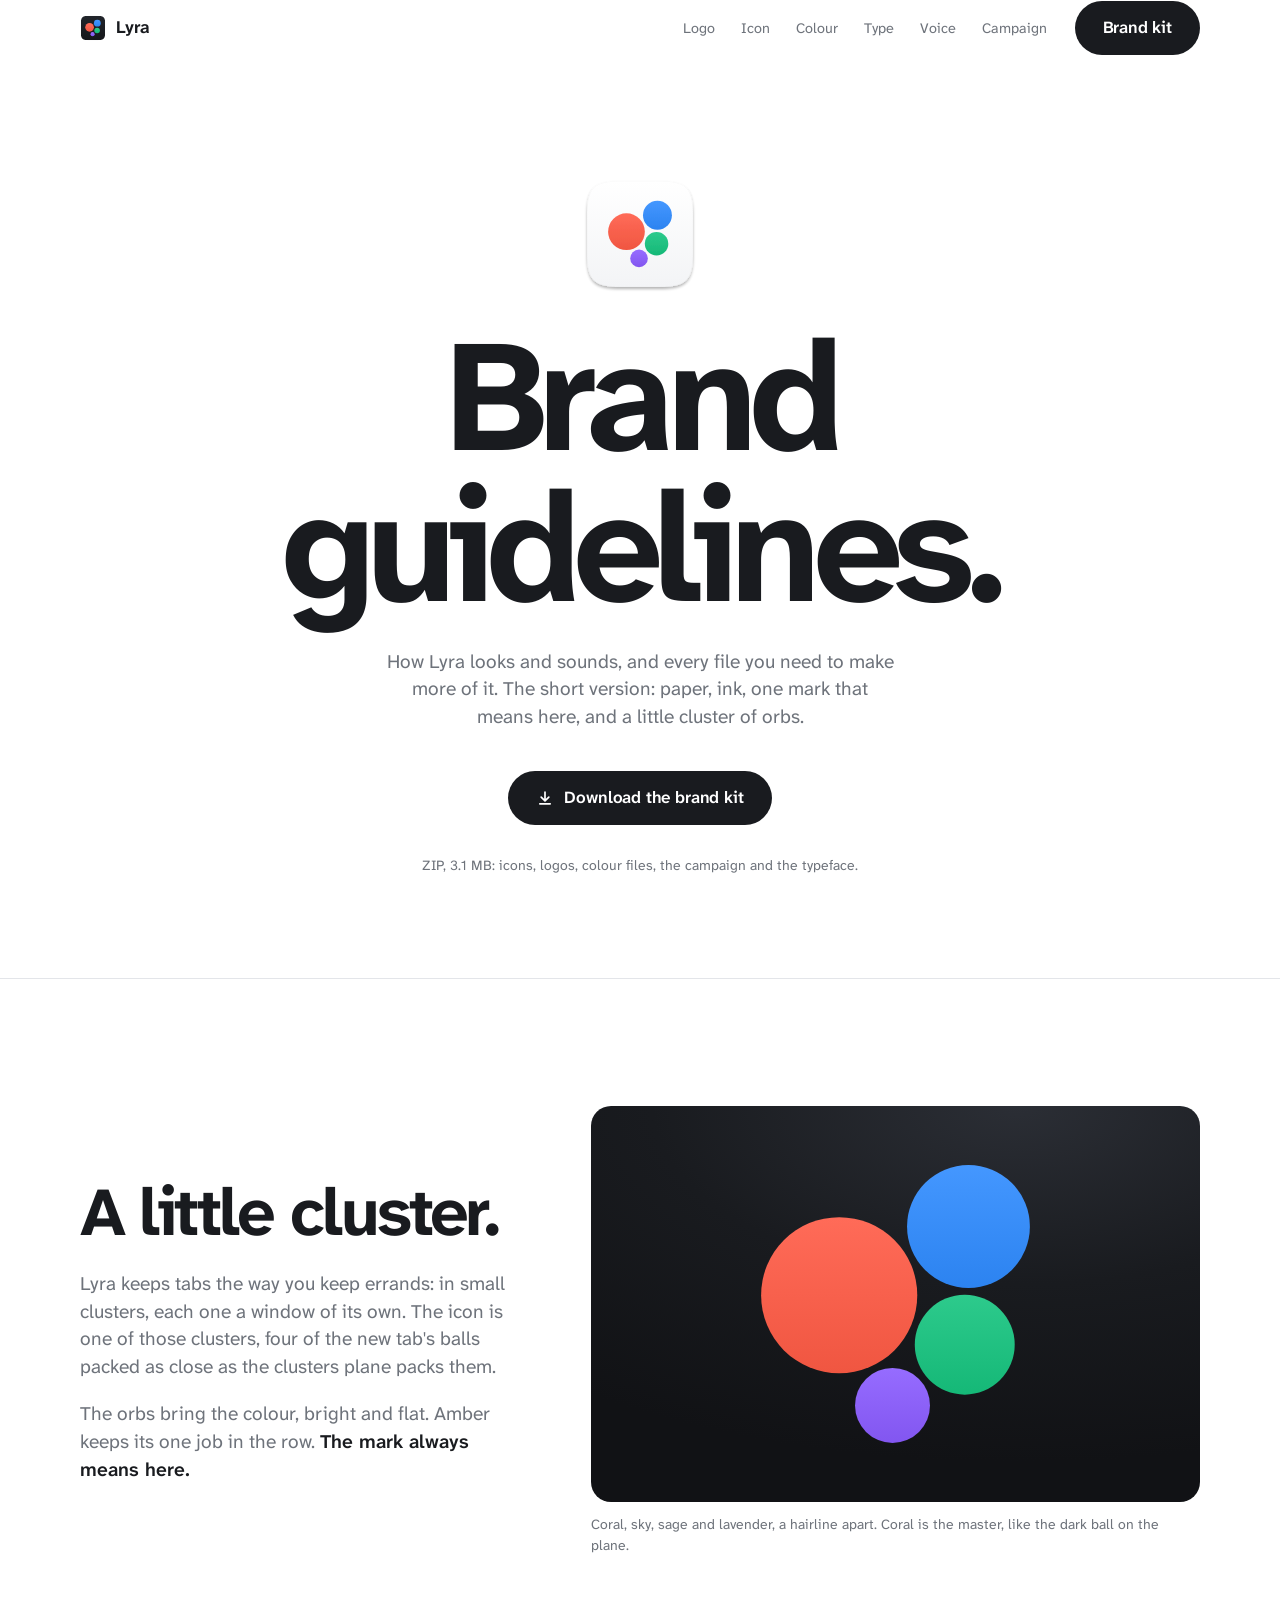
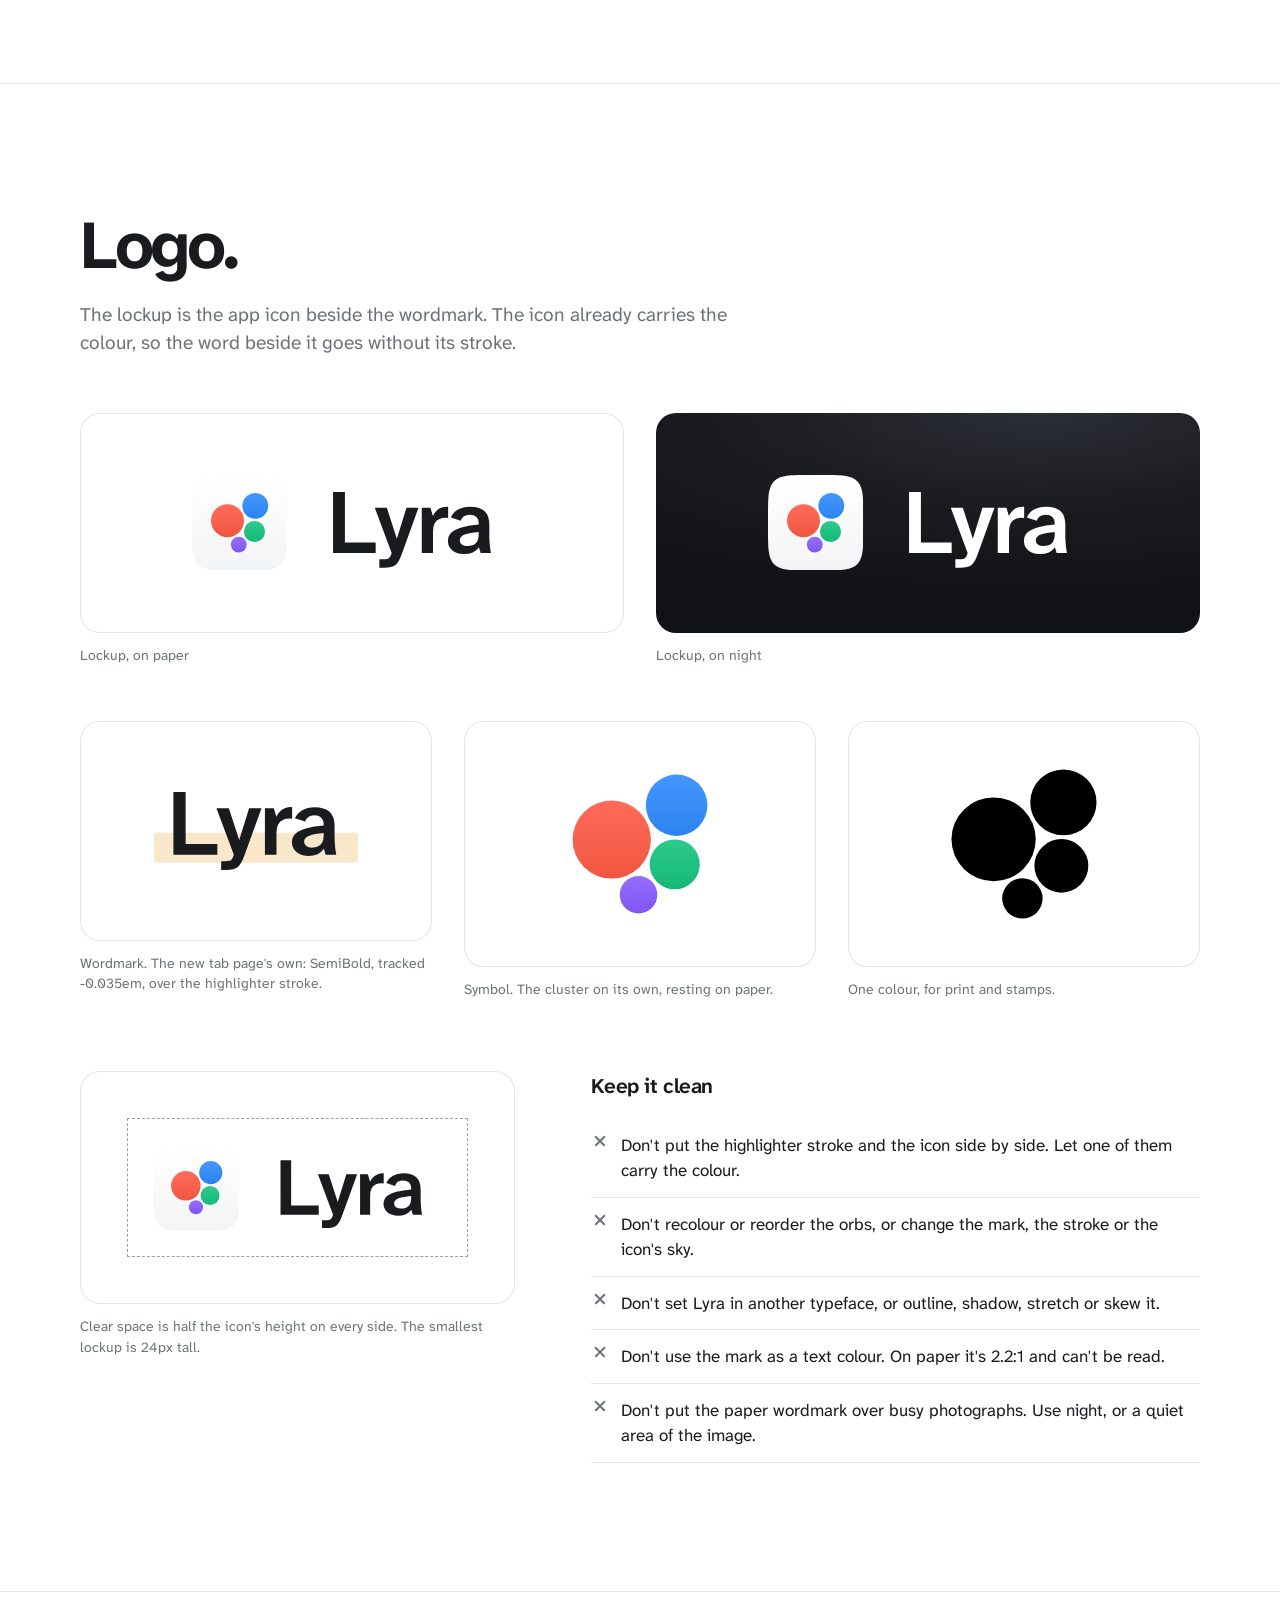
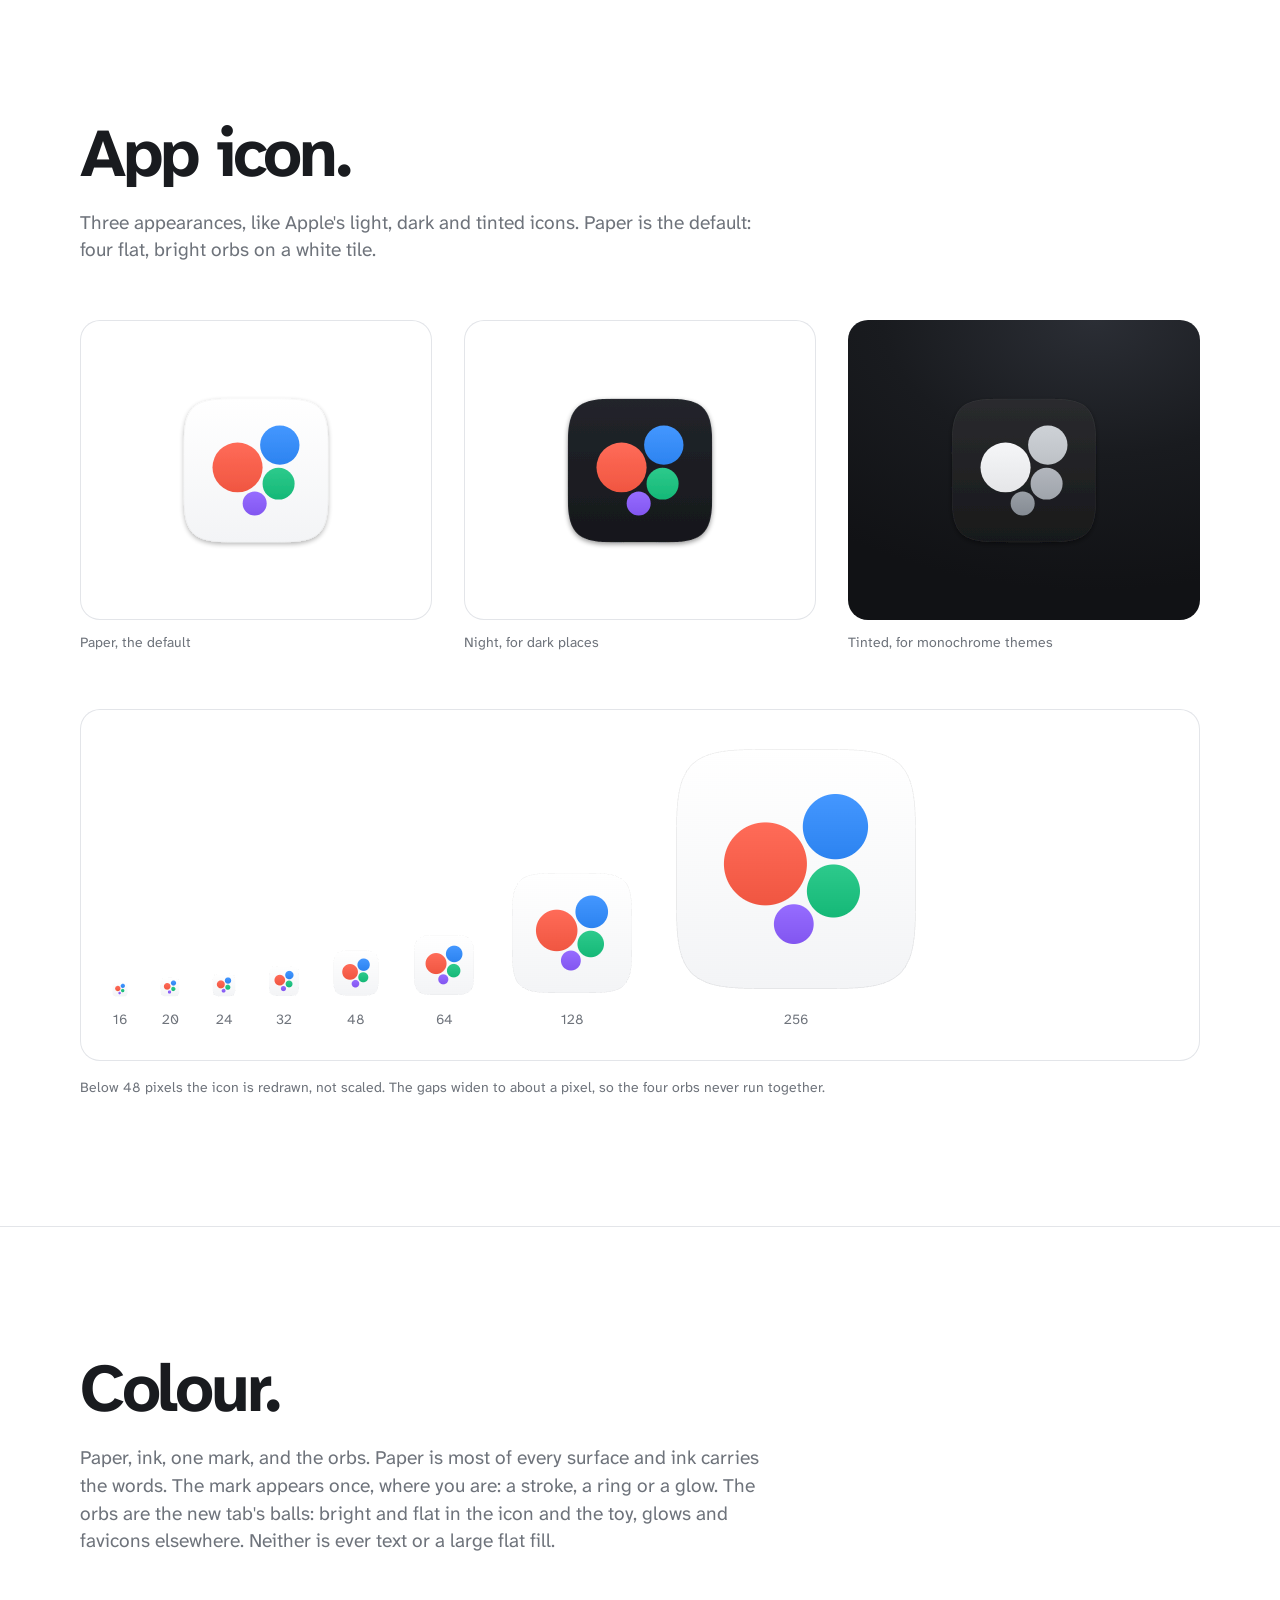
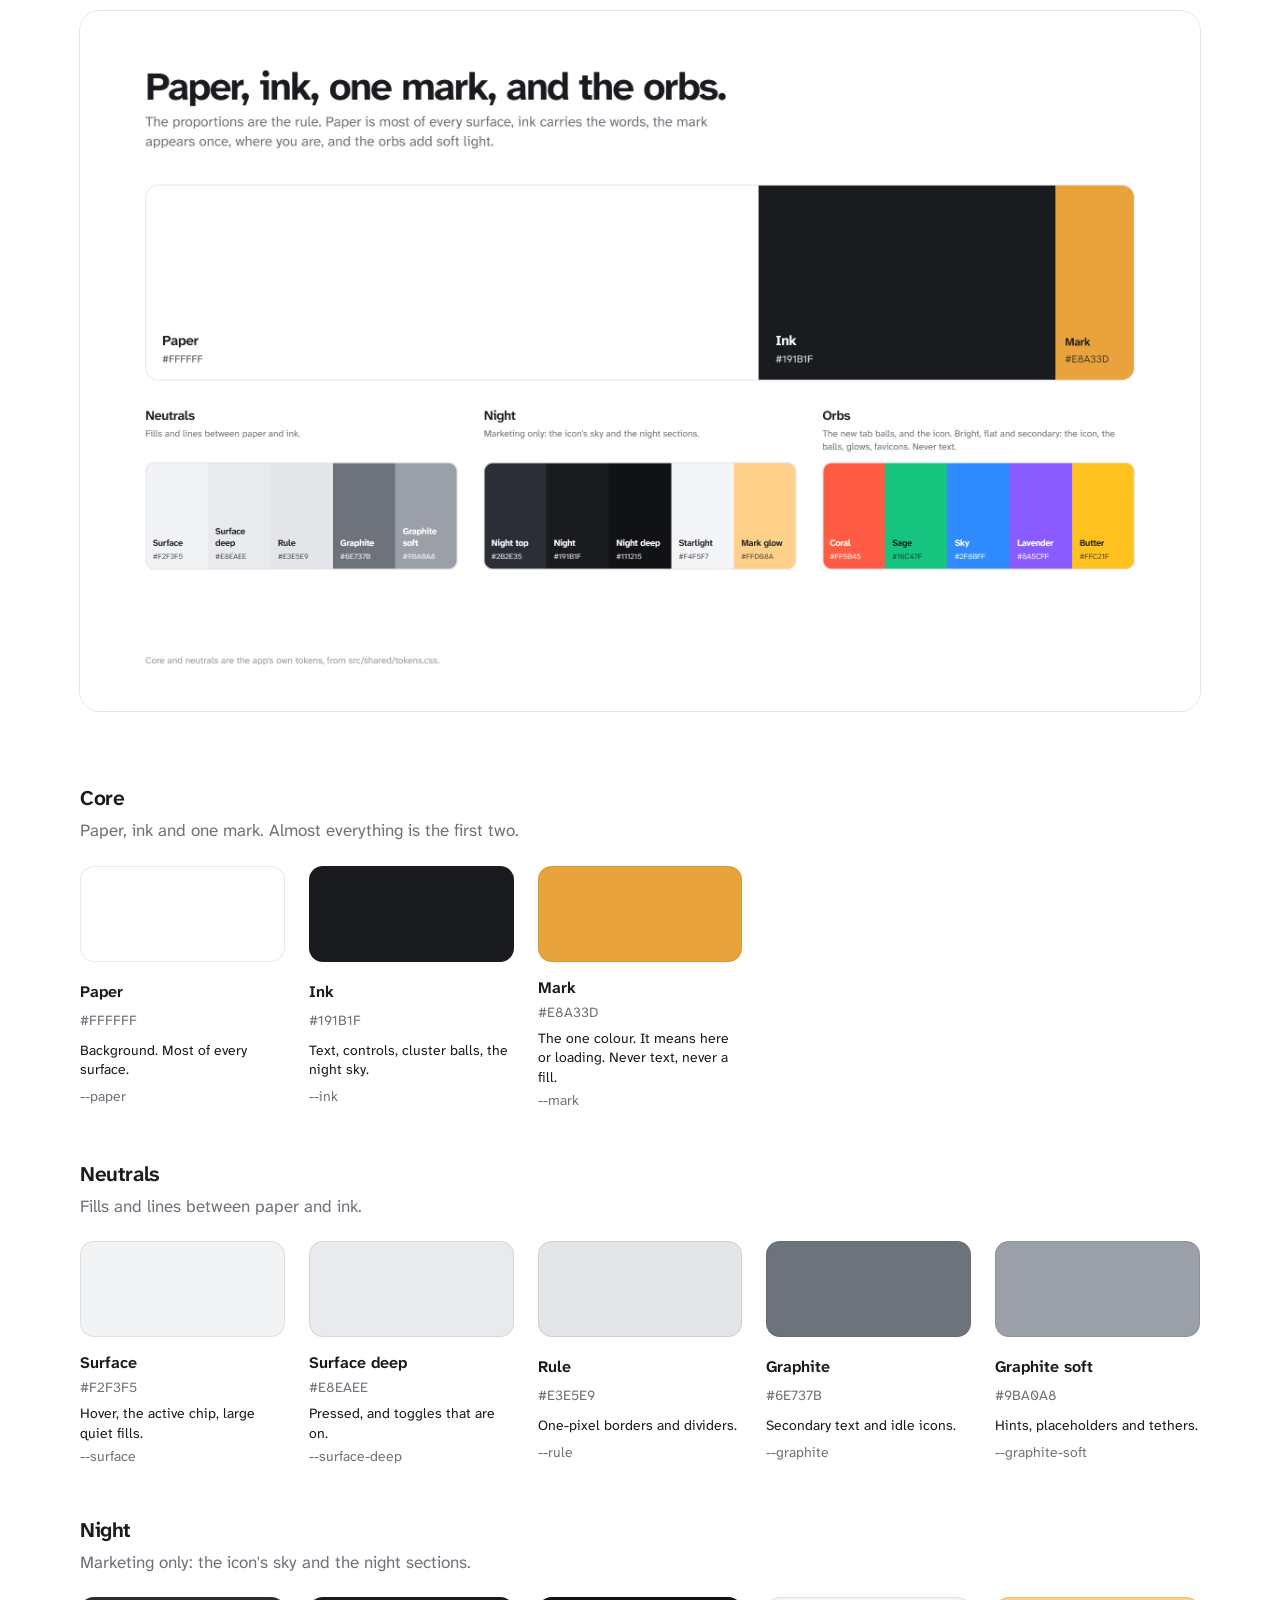
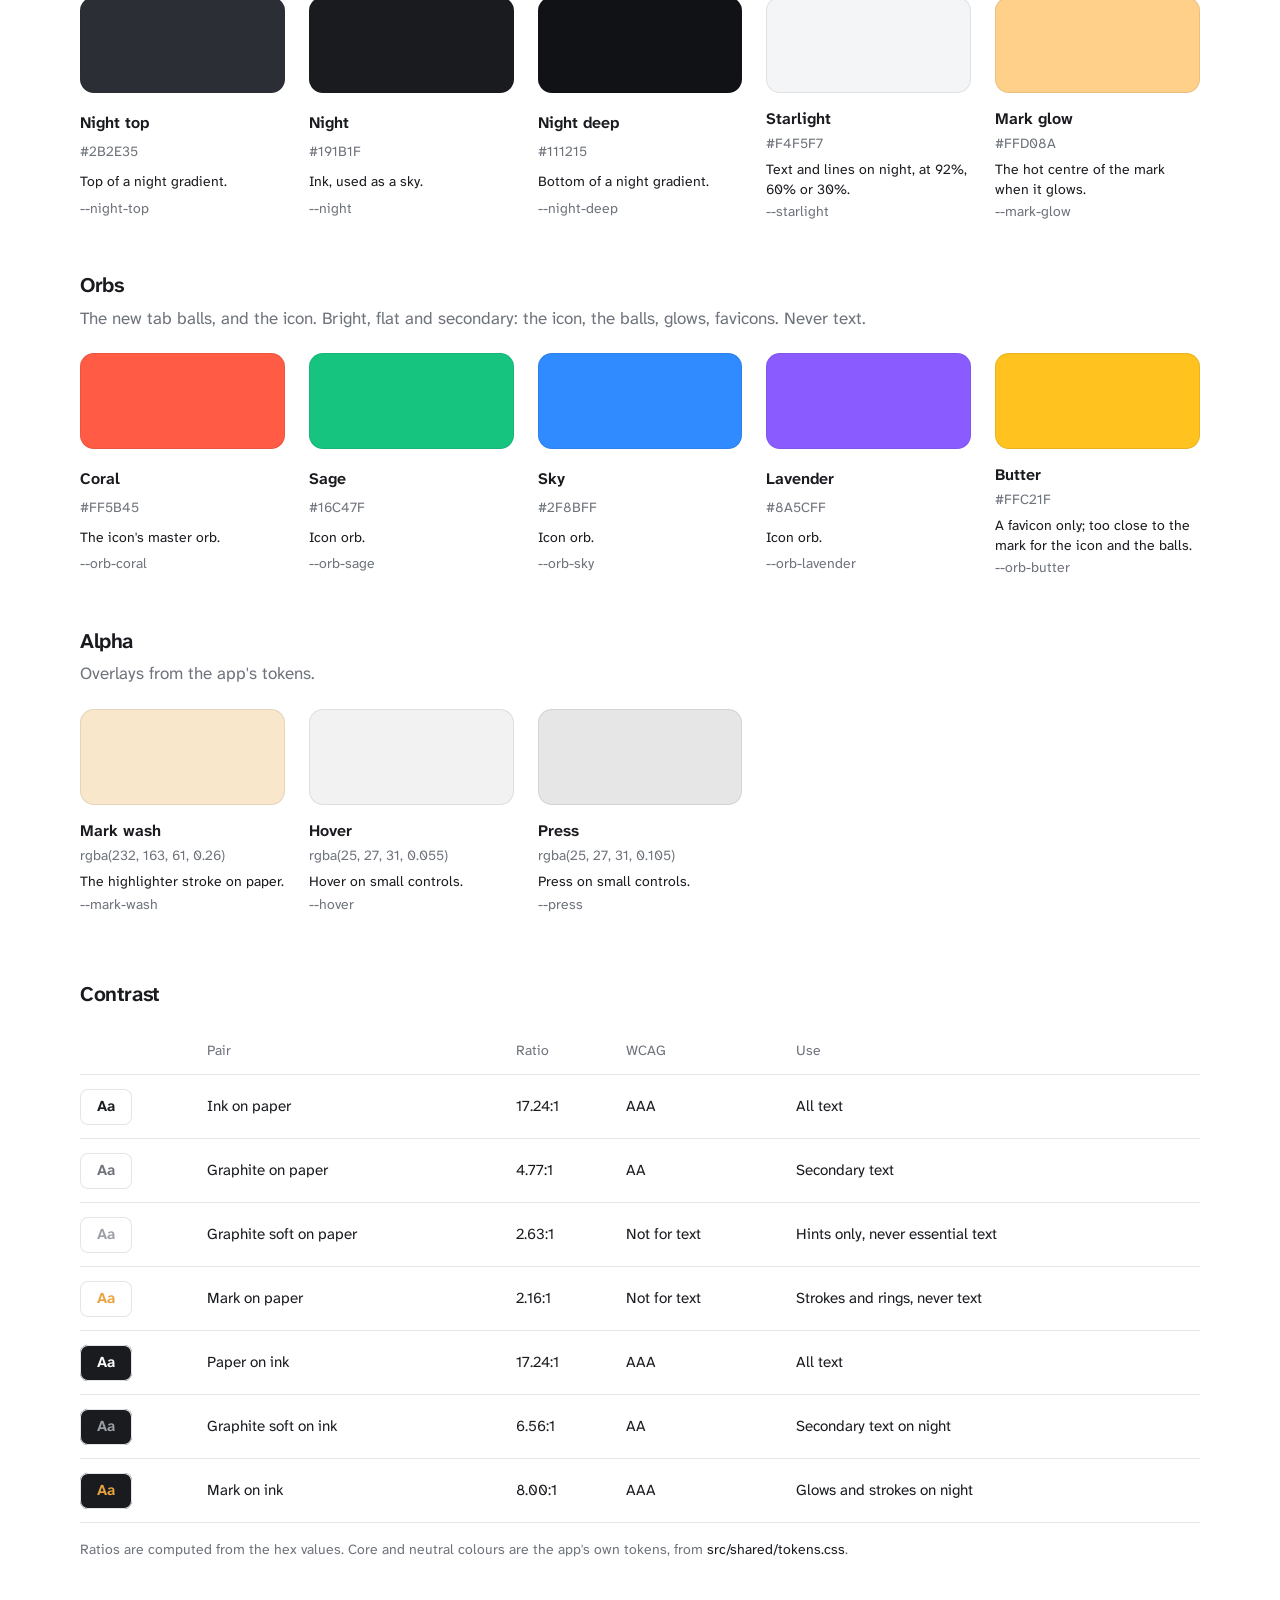
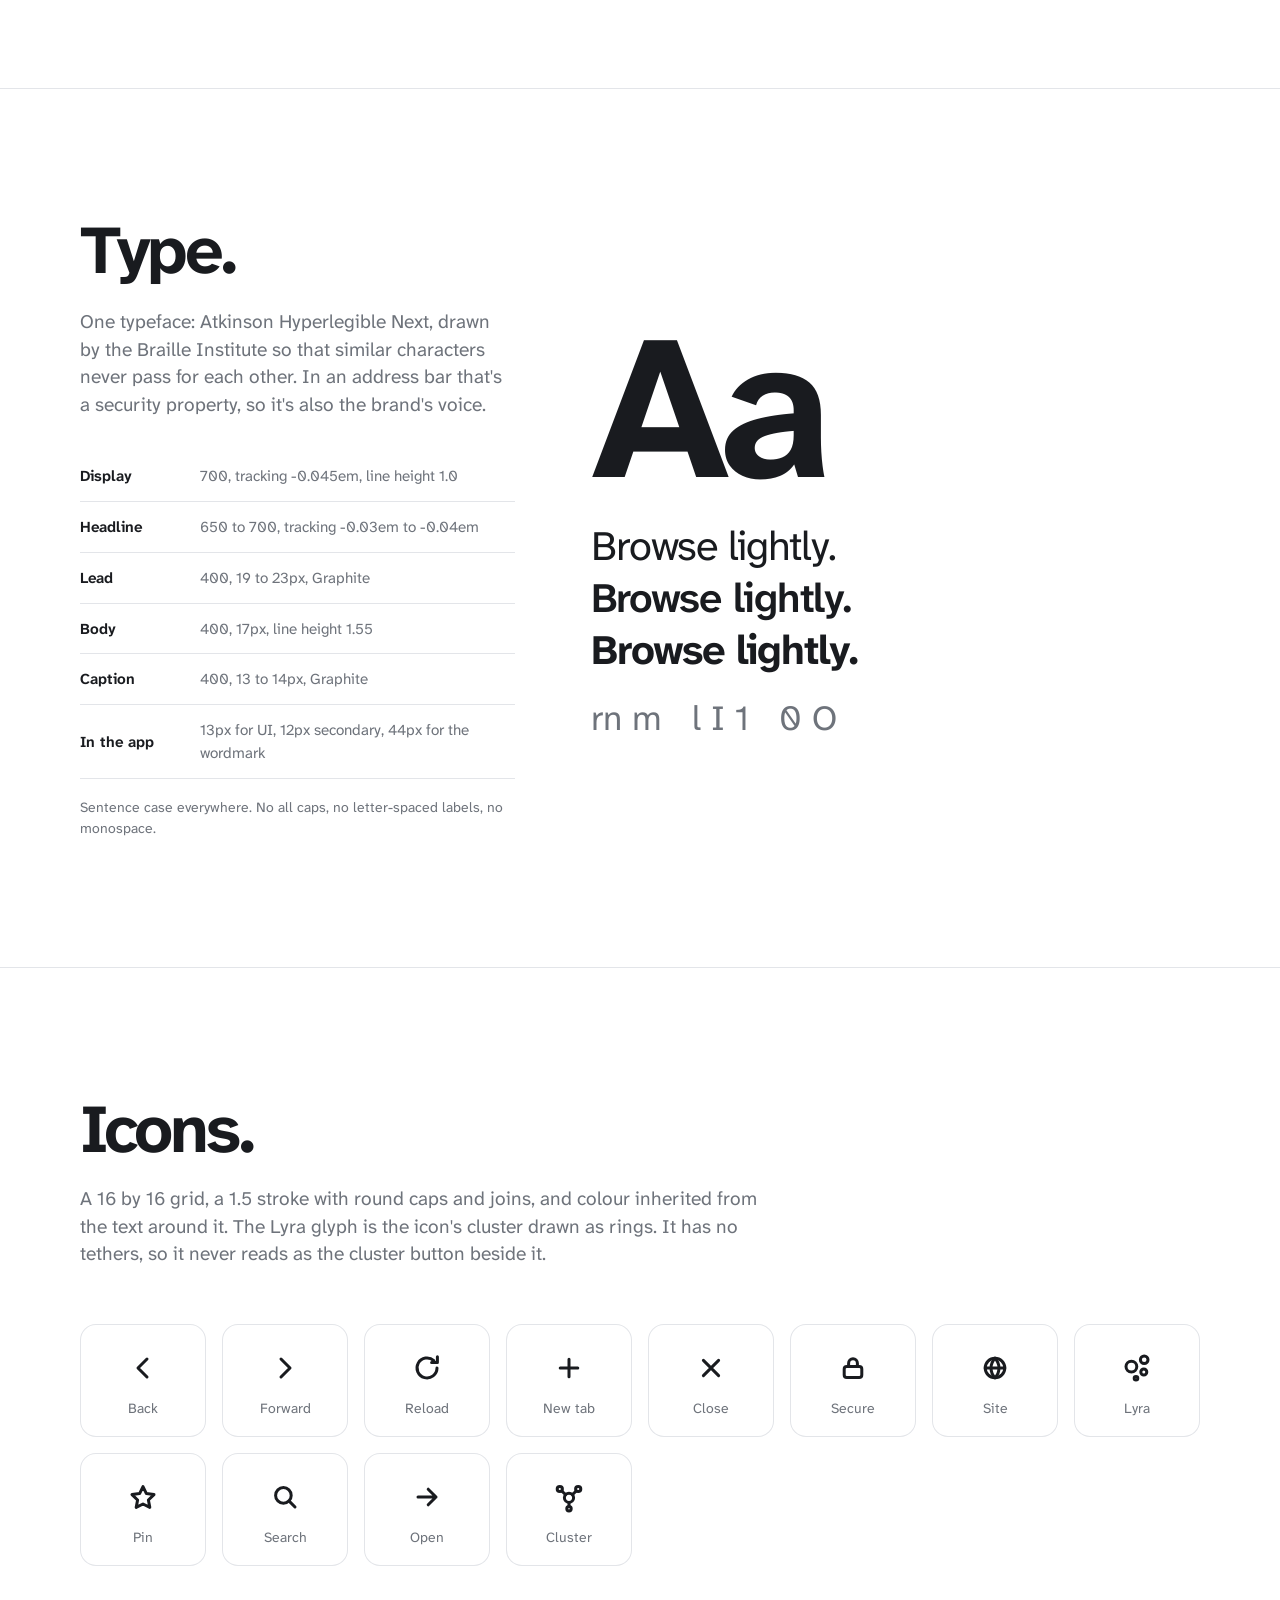
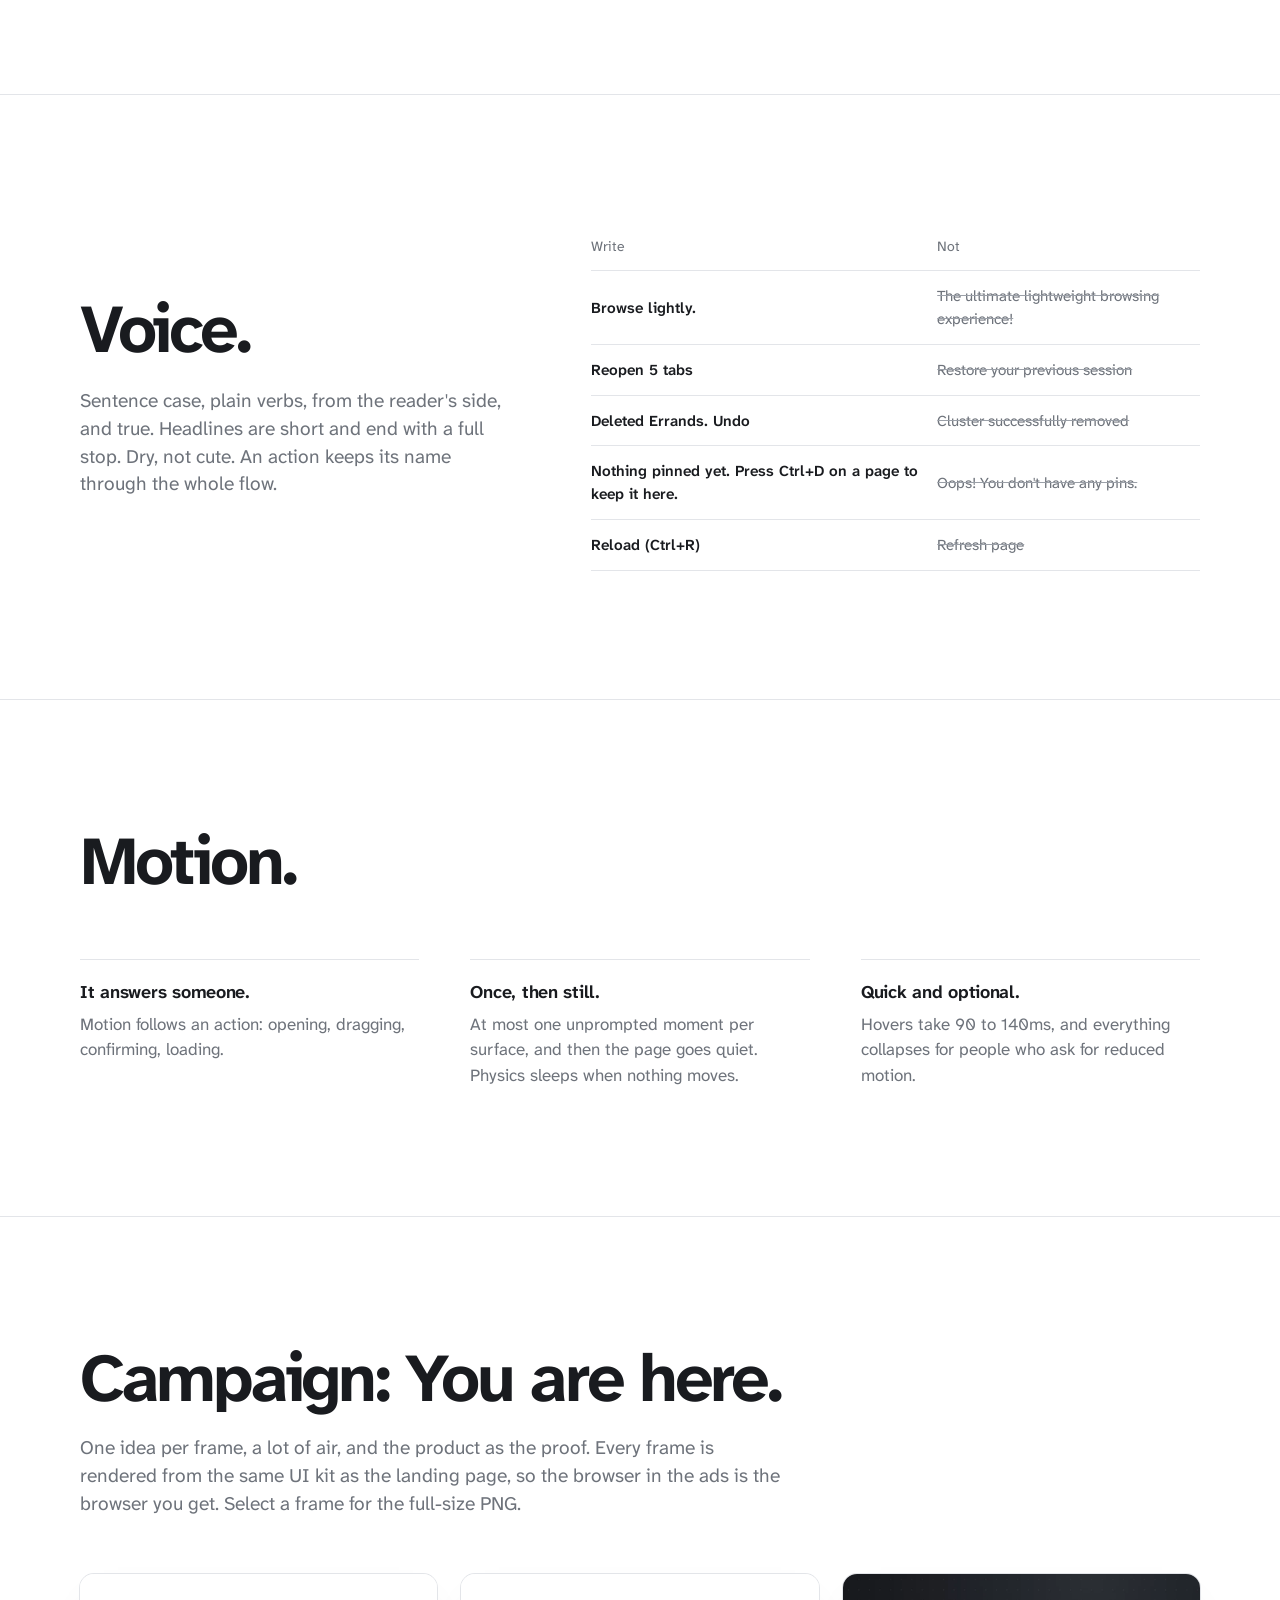
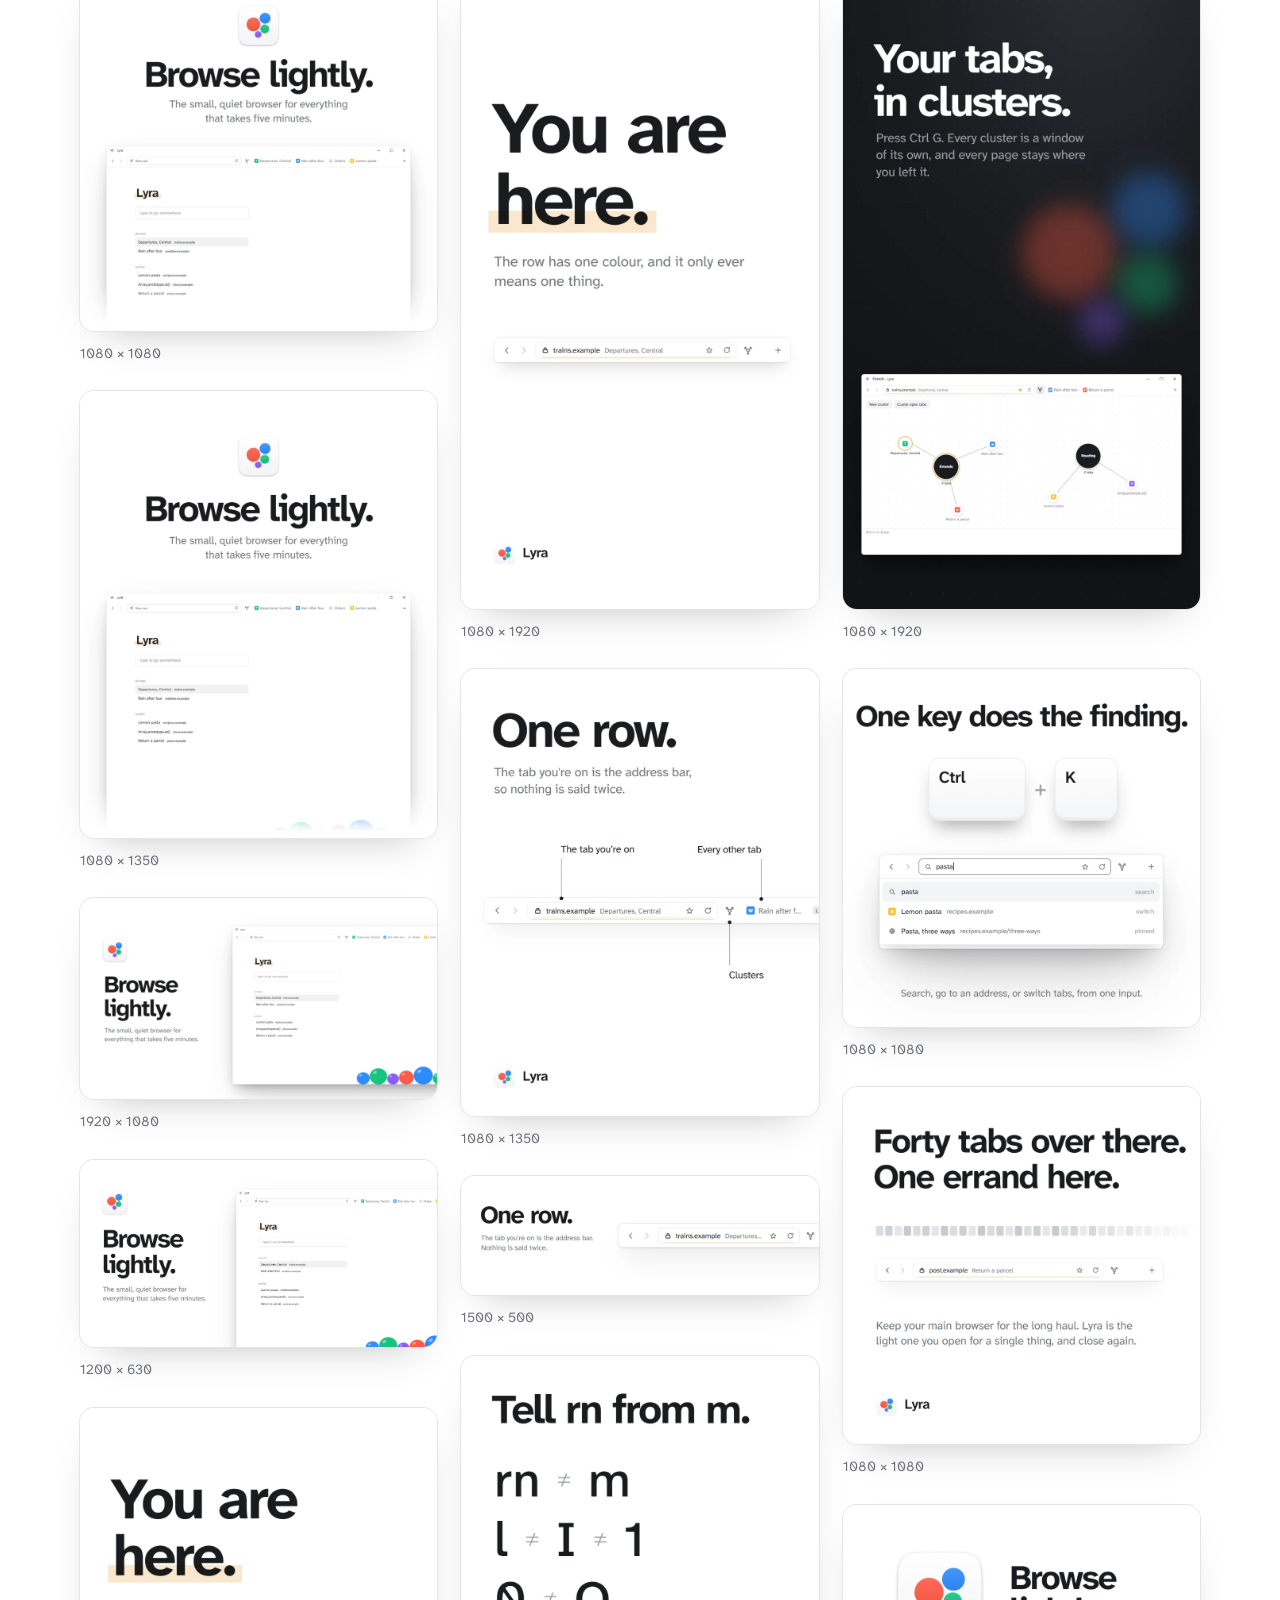
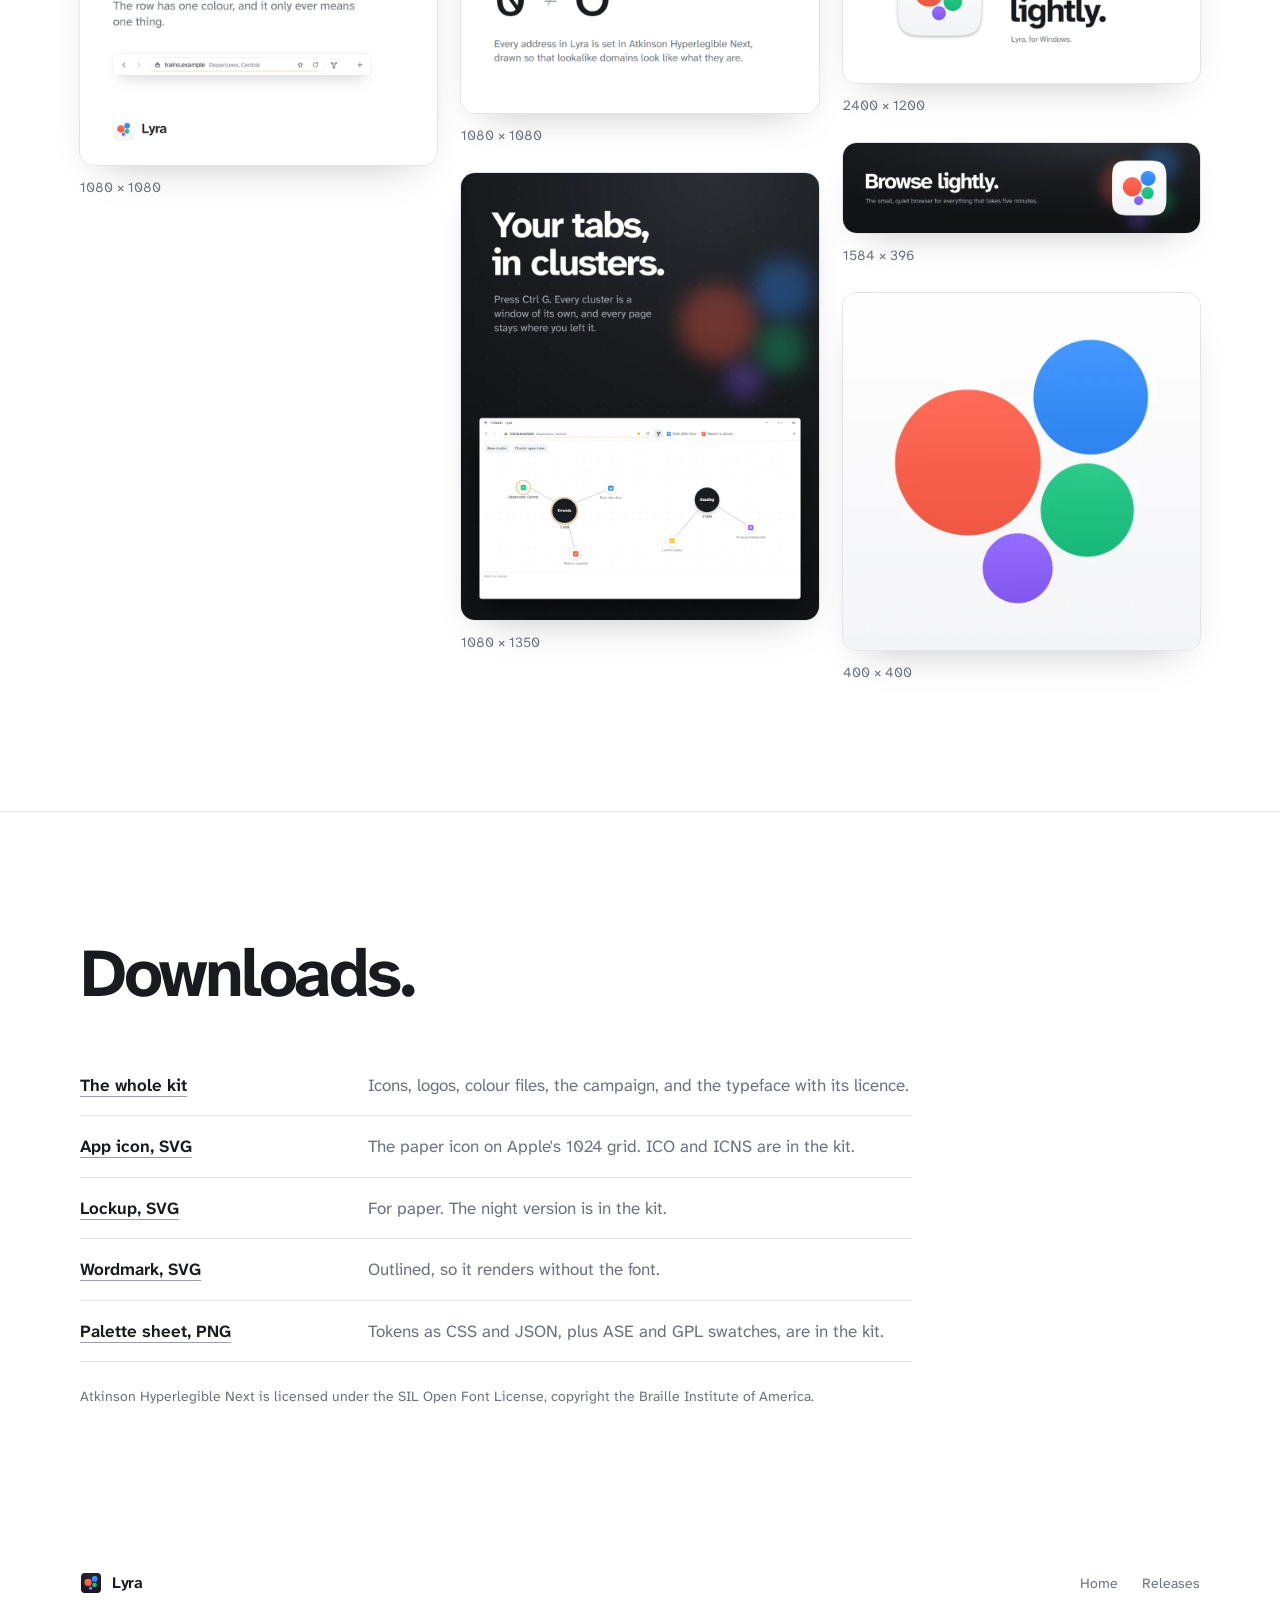
==== commit a8ceeb61: "Site for Lyra 0.2.0" ====
--- a/brand/index.html
+++ b/brand/index.html
@@ -11,7 +11,7 @@
     <meta property="og:title" content="Lyra brand guidelines" />
     <meta property="og:image" content="https://andrewchampagne.github.io/lyra/assets/og.png" />
     <link rel="preload" href="../assets/fonts/atkinson-hyperlegible-next.woff2" as="font" type="font/woff2" crossorigin />
-    <link rel="stylesheet" href="../assets/site.css?v=6f41f80e" />
+    <link rel="stylesheet" href="../assets/site.css?v=03e28505" />
     <link rel="stylesheet" href="brand.css?v=25104488" />
   </head>
   <body>
@@ -52,7 +52,7 @@
     <main id="main">
       <section class="guide-hero">
         <div class="wrap">
-          <img src="assets/lyra-night-mac.svg" alt="" width="132" height="132" class="hero-icon" />
+          <img src="assets/lyra-paper-mac.svg" alt="" width="132" height="132" class="hero-icon" />
           <h1 class="display">Brand guidelines.</h1>
           <p class="lead">
             How Lyra looks and sounds, and every file you need to make more of it. The short version: paper, ink, one
@@ -63,7 +63,7 @@
               <svg viewBox="0 0 16 16" aria-hidden="true"><use href="#i-download" /></svg>
               Download the brand kit
             </a>
-            <span class="fine">ZIP, 8.9 MB: icons, logos, colour files, the campaign and the typeface.</span>
+            <span class="fine">ZIP, 3.1 MB: icons, logos, colour files, the campaign and the typeface.</span>
           </div>
         </div>
       </section>
@@ -78,7 +78,7 @@
               of those clusters, four of the new tab's balls packed as close as the clusters plane packs them.
             </p>
             <p class="lead">
-              The orbs bring the colour, and it stays soft: a light, a glow, a favicon. Amber keeps its one job in the
+              The orbs bring the colour, bright and flat. Amber keeps its one job in the
               row. <strong>The mark always means here.</strong>
             </p>
           </div>
@@ -150,17 +150,17 @@
         <div class="wrap">
           <h2 class="headline">App icon.</h2>
           <p class="lead g-lead">
-            Three appearances, like Apple's light, dark and tinted icons. Night is the default: the ink sky of the
-            site's night sections, and the cluster glowing softly in its own colours.
+            Three appearances, like Apple's light, dark and tinted icons. Paper is the default: four flat, bright orbs
+            on a white tile.
           </p>
           <div class="panels three icons-row">
             <figure>
+              <div class="panel tall"><img src="assets/lyra-paper-mac.svg" alt="Paper icon" width="220" height="220" /></div>
+              <figcaption>Paper, the default</figcaption>
+            </figure>
+            <figure>
               <div class="panel tall"><img src="assets/lyra-night-mac.svg" alt="Night icon" width="220" height="220" /></div>
-              <figcaption>Night, the default</figcaption>
-            </figure>
-            <figure>
-              <div class="panel tall"><img src="assets/lyra-paper-mac.svg" alt="Paper icon" width="220" height="220" /></div>
-              <figcaption>Paper, the orbs resting on the page</figcaption>
+              <figcaption>Night, for dark places</figcaption>
             </figure>
             <figure>
               <div class="panel tall night-panel"><img src="assets/lyra-tinted-mac.svg" alt="Tinted icon" width="220" height="220" /></div>
@@ -168,10 +168,10 @@
             </figure>
           </div>
           <div class="ladder-block">
-            <div class="ladder"><figure><img src="assets/lyra-night-16.png" width="16" height="16" alt=""><figcaption>16</figcaption></figure><figure><img src="assets/lyra-night-20.png" width="20" height="20" alt=""><figcaption>20</figcaption></figure><figure><img src="assets/lyra-night-24.png" width="24" height="24" alt=""><figcaption>24</figcaption></figure><figure><img src="assets/lyra-night-32.png" width="32" height="32" alt=""><figcaption>32</figcaption></figure><figure><img src="assets/lyra-night-48.png" width="48" height="48" alt=""><figcaption>48</figcaption></figure><figure><img src="assets/lyra-night-64.png" width="64" height="64" alt=""><figcaption>64</figcaption></figure><figure><img src="assets/lyra-night-128.png" width="128" height="128" alt=""><figcaption>128</figcaption></figure><figure><img src="assets/lyra-night-256.png" width="256" height="256" alt=""><figcaption>256</figcaption></figure></div>
+            <div class="ladder"><figure><img src="assets/lyra-paper-16.png" width="16" height="16" alt=""><figcaption>16</figcaption></figure><figure><img src="assets/lyra-paper-20.png" width="20" height="20" alt=""><figcaption>20</figcaption></figure><figure><img src="assets/lyra-paper-24.png" width="24" height="24" alt=""><figcaption>24</figcaption></figure><figure><img src="assets/lyra-paper-32.png" width="32" height="32" alt=""><figcaption>32</figcaption></figure><figure><img src="assets/lyra-paper-48.png" width="48" height="48" alt=""><figcaption>48</figcaption></figure><figure><img src="assets/lyra-paper-64.png" width="64" height="64" alt=""><figcaption>64</figcaption></figure><figure><img src="assets/lyra-paper-128.png" width="128" height="128" alt=""><figcaption>128</figcaption></figure><figure><img src="assets/lyra-paper-256.png" width="256" height="256" alt=""><figcaption>256</figcaption></figure></div>
             <p class="fine">
               Below 48 pixels the icon is redrawn, not scaled. The gaps widen to about a pixel, so the four orbs never
-              run together, and the glow goes, since blur turns to mud at that size.
+              run together.
             </p>
           </div>
         </div>
@@ -183,11 +183,11 @@
           <h2 class="headline">Colour.</h2>
           <p class="lead g-lead">
             Paper, ink, one mark, and the orbs. Paper is most of every surface and ink carries the words. The mark
-            appears once, where you are: a stroke, a ring or a glow. The orbs are the new tab's balls, and they arrive
-            as soft light, glows and favicons. Neither is ever text or a large flat fill.
+            appears once, where you are: a stroke, a ring or a glow. The orbs are the new tab's balls: bright and flat
+            in the icon and the toy, glows and favicons elsewhere. Neither is ever text or a large flat fill.
           </p>
           <img class="palette-sheet" src="assets/palette.png" alt="Palette sheet: paper, ink and mark in proportion, with neutrals, night and the orb colours" width="2400" height="1500" loading="lazy" />
-          <div class="palette-group"><h3>Core</h3><p>Paper, ink and one mark. Almost everything is the first two.</p><ul class="swatches"><li class="swatch" style="--c:#FFFFFF"><span class="chip"></span><b>Paper</b><code>#FFFFFF</code><span>Background. Most of every surface.</span><span class="token">--paper</span></li><li class="swatch is-dark" style="--c:#191B1F"><span class="chip"></span><b>Ink</b><code>#191B1F</code><span>Text, controls, cluster balls, the night sky.</span><span class="token">--ink</span></li><li class="swatch" style="--c:#E8A33D"><span class="chip"></span><b>Mark</b><code>#E8A33D</code><span>The one colour. It means here or loading. Never text, never a fill.</span><span class="token">--mark</span></li></ul></div><div class="palette-group"><h3>Neutrals</h3><p>Fills and lines between paper and ink.</p><ul class="swatches"><li class="swatch" style="--c:#F2F3F5"><span class="chip"></span><b>Surface</b><code>#F2F3F5</code><span>Hover, the active chip, large quiet fills.</span><span class="token">--surface</span></li><li class="swatch" style="--c:#E8EAEE"><span class="chip"></span><b>Surface deep</b><code>#E8EAEE</code><span>Pressed, and toggles that are on.</span><span class="token">--surface-deep</span></li><li class="swatch" style="--c:#E3E5E9"><span class="chip"></span><b>Rule</b><code>#E3E5E9</code><span>One-pixel borders and dividers.</span><span class="token">--rule</span></li><li class="swatch is-dark" style="--c:#6E737B"><span class="chip"></span><b>Graphite</b><code>#6E737B</code><span>Secondary text and idle icons.</span><span class="token">--graphite</span></li><li class="swatch" style="--c:#9BA0A8"><span class="chip"></span><b>Graphite soft</b><code>#9BA0A8</code><span>Hints, placeholders and tethers.</span><span class="token">--graphite-soft</span></li></ul></div><div class="palette-group"><h3>Night</h3><p>Marketing only: the icon's sky and the night sections.</p><ul class="swatches"><li class="swatch is-dark" style="--c:#2B2E35"><span class="chip"></span><b>Night top</b><code>#2B2E35</code><span>Top of a night gradient.</span><span class="token">--night-top</span></li><li class="swatch is-dark" style="--c:#191B1F"><span class="chip"></span><b>Night</b><code>#191B1F</code><span>Ink, used as a sky.</span><span class="token">--night</span></li><li class="swatch is-dark" style="--c:#111215"><span class="chip"></span><b>Night deep</b><code>#111215</code><span>Bottom of a night gradient.</span><span class="token">--night-deep</span></li><li class="swatch" style="--c:#F4F5F7"><span class="chip"></span><b>Starlight</b><code>#F4F5F7</code><span>Text and lines on night, at 92%, 60% or 30%.</span><span class="token">--starlight</span></li><li class="swatch" style="--c:#FFD08A"><span class="chip"></span><b>Mark glow</b><code>#FFD08A</code><span>The hot centre of the mark when it glows.</span><span class="token">--mark-glow</span></li></ul></div><div class="palette-group"><h3>Orbs</h3><p>The new tab balls, and the icon. Secondary and always soft: lights, glows, favicons. Never text.</p><ul class="swatches"><li class="swatch" style="--c:#E47C6A"><span class="chip"></span><b>Coral</b><code>#E47C6A</code><span>The icon's master orb. Warm light.</span><span class="token">--orb-coral</span></li><li class="swatch" style="--c:#8CBF9C"><span class="chip"></span><b>Sage</b><code>#8CBF9C</code><span>Icon orb. Soft light.</span><span class="token">--orb-sage</span></li><li class="swatch" style="--c:#7FA9DF"><span class="chip"></span><b>Sky</b><code>#7FA9DF</code><span>Icon orb. Cool light.</span><span class="token">--orb-sky</span></li><li class="swatch" style="--c:#B49FE0"><span class="chip"></span><b>Lavender</b><code>#B49FE0</code><span>Icon orb. Soft light.</span><span class="token">--orb-lavender</span></li><li class="swatch" style="--c:#F0CF8E"><span class="chip"></span><b>Butter</b><code>#F0CF8E</code><span>A ball and a favicon; too close to the mark for the icon.</span><span class="token">--orb-butter</span></li></ul></div>
+          <div class="palette-group"><h3>Core</h3><p>Paper, ink and one mark. Almost everything is the first two.</p><ul class="swatches"><li class="swatch" style="--c:#FFFFFF"><span class="chip"></span><b>Paper</b><code>#FFFFFF</code><span>Background. Most of every surface.</span><span class="token">--paper</span></li><li class="swatch is-dark" style="--c:#191B1F"><span class="chip"></span><b>Ink</b><code>#191B1F</code><span>Text, controls, cluster balls, the night sky.</span><span class="token">--ink</span></li><li class="swatch" style="--c:#E8A33D"><span class="chip"></span><b>Mark</b><code>#E8A33D</code><span>The one colour. It means here or loading. Never text, never a fill.</span><span class="token">--mark</span></li></ul></div><div class="palette-group"><h3>Neutrals</h3><p>Fills and lines between paper and ink.</p><ul class="swatches"><li class="swatch" style="--c:#F2F3F5"><span class="chip"></span><b>Surface</b><code>#F2F3F5</code><span>Hover, the active chip, large quiet fills.</span><span class="token">--surface</span></li><li class="swatch" style="--c:#E8EAEE"><span class="chip"></span><b>Surface deep</b><code>#E8EAEE</code><span>Pressed, and toggles that are on.</span><span class="token">--surface-deep</span></li><li class="swatch" style="--c:#E3E5E9"><span class="chip"></span><b>Rule</b><code>#E3E5E9</code><span>One-pixel borders and dividers.</span><span class="token">--rule</span></li><li class="swatch is-dark" style="--c:#6E737B"><span class="chip"></span><b>Graphite</b><code>#6E737B</code><span>Secondary text and idle icons.</span><span class="token">--graphite</span></li><li class="swatch" style="--c:#9BA0A8"><span class="chip"></span><b>Graphite soft</b><code>#9BA0A8</code><span>Hints, placeholders and tethers.</span><span class="token">--graphite-soft</span></li></ul></div><div class="palette-group"><h3>Night</h3><p>Marketing only: the icon's sky and the night sections.</p><ul class="swatches"><li class="swatch is-dark" style="--c:#2B2E35"><span class="chip"></span><b>Night top</b><code>#2B2E35</code><span>Top of a night gradient.</span><span class="token">--night-top</span></li><li class="swatch is-dark" style="--c:#191B1F"><span class="chip"></span><b>Night</b><code>#191B1F</code><span>Ink, used as a sky.</span><span class="token">--night</span></li><li class="swatch is-dark" style="--c:#111215"><span class="chip"></span><b>Night deep</b><code>#111215</code><span>Bottom of a night gradient.</span><span class="token">--night-deep</span></li><li class="swatch" style="--c:#F4F5F7"><span class="chip"></span><b>Starlight</b><code>#F4F5F7</code><span>Text and lines on night, at 92%, 60% or 30%.</span><span class="token">--starlight</span></li><li class="swatch" style="--c:#FFD08A"><span class="chip"></span><b>Mark glow</b><code>#FFD08A</code><span>The hot centre of the mark when it glows.</span><span class="token">--mark-glow</span></li></ul></div><div class="palette-group"><h3>Orbs</h3><p>The new tab balls, and the icon. Bright, flat and secondary: the icon, the balls, glows, favicons. Never text.</p><ul class="swatches"><li class="swatch is-dark" style="--c:#FF5B45"><span class="chip"></span><b>Coral</b><code>#FF5B45</code><span>The icon's master orb.</span><span class="token">--orb-coral</span></li><li class="swatch" style="--c:#16C47F"><span class="chip"></span><b>Sage</b><code>#16C47F</code><span>Icon orb.</span><span class="token">--orb-sage</span></li><li class="swatch is-dark" style="--c:#2F8BFF"><span class="chip"></span><b>Sky</b><code>#2F8BFF</code><span>Icon orb.</span><span class="token">--orb-sky</span></li><li class="swatch is-dark" style="--c:#8A5CFF"><span class="chip"></span><b>Lavender</b><code>#8A5CFF</code><span>Icon orb.</span><span class="token">--orb-lavender</span></li><li class="swatch" style="--c:#FFC21F"><span class="chip"></span><b>Butter</b><code>#FFC21F</code><span>A favicon only; too close to the mark for the icon and the balls.</span><span class="token">--orb-butter</span></li></ul></div>
           <div class="palette-group">
             <h3>Alpha</h3>
             <p>Overlays from the app's tokens.</p>
@@ -307,7 +307,7 @@
           <h2 class="headline">Downloads.</h2>
           <dl class="downloads">
             <div><dt><a href="lyra-brand-kit.zip" download>The whole kit</a></dt><dd>Icons, logos, colour files, the campaign, and the typeface with its licence.</dd></div>
-            <div><dt><a href="assets/lyra-night-mac.svg" download>App icon, SVG</a></dt><dd>The night icon on Apple's 1024 grid. ICO and ICNS are in the kit.</dd></div>
+            <div><dt><a href="assets/lyra-paper-mac.svg" download>App icon, SVG</a></dt><dd>The paper icon on Apple's 1024 grid. ICO and ICNS are in the kit.</dd></div>
             <div><dt><a href="assets/lockup-horizontal-light.svg" download>Lockup, SVG</a></dt><dd>For paper. The night version is in the kit.</dd></div>
             <div><dt><a href="assets/wordmark-ink.svg" download>Wordmark, SVG</a></dt><dd>Outlined, so it renders without the font.</dd></div>
             <div><dt><a href="assets/palette.png" download>Palette sheet, PNG</a></dt><dd>Tokens as CSS and JSON, plus ASE and GPL swatches, are in the kit.</dd></div>
--- a/assets/site.css
+++ b/assets/site.css
@@ -40,11 +40,11 @@
 
   /* The orbs: the new tab balls. Secondary, and always soft: a light, a
      glow, a favicon. Never text, never a large flat fill. */
-  --coral: #e47c6a;
-  --sky: #7fa9df;
-  --sage: #8cbf9c;
-  --lavender: #b49fe0;
-  --butter: #f0cf8e;
+  --coral: #ff5b45;
+  --sky: #2f8bff;
+  --sage: #16c47f;
+  --lavender: #8a5cff;
+  --butter: #ffc21f;
 
   --night-top: #2b2e35;
   --night: #191b1f;
@@ -789,7 +789,7 @@
 }
 
 /* ---------------------------------------------------------------------------
-   4. Type: the specimen, huge, on night, with the orbs far off
+   4. Mission: a statement on night, lit word by word as you read
    --------------------------------------------------------------------------- */
 
 /* Four soft lights in the orb colours, the icon's cluster out of focus. */
@@ -849,29 +849,46 @@
   }
 }
 
-#legible .wrap {
-  position: relative;
-}
-
-.specimen {
-  display: flex;
-  flex-wrap: wrap;
-  justify-content: center;
-  gap: 0.05em 0.6em;
-  margin-top: clamp(56px, 7vw, 88px);
-  font-size: clamp(4.5rem, 13vw, 11rem);
-  font-weight: 500;
-  line-height: 1;
-}
-
-.pair {
-  display: inline-flex;
-  gap: 0.3em;
-}
-
-.pair i {
-  color: var(--graphite);
-  font-style: normal;
+.mission {
+  padding: clamp(140px, 17vw, 240px) 0;
+}
+
+/* Here the cluster's light sits behind the icon, centred. */
+.mission .night-orbs {
+  top: clamp(40px, 6vw, 90px);
+  right: auto;
+  left: 50%;
+  width: min(440px, 80vw);
+  opacity: 0.34;
+  transform: translate(-50%, var(--parallax, 0px));
+}
+
+.mission-icon {
+  display: block;
+  width: clamp(96px, 10vw, 120px);
+  height: auto;
+  margin: 0 auto clamp(32px, 4vw, 44px);
+}
+
+.mission-text {
+  max-width: 44rem;
+  margin: clamp(44px, 5vw, 64px) auto 0;
+  color: var(--paper);
+  font-size: clamp(1.45rem, 2.6vw, 2.2rem);
+  font-weight: 650;
+  letter-spacing: -0.025em;
+  line-height: 1.3;
+  text-wrap: pretty;
+}
+
+/* With JavaScript, words light from dim to white as the section scrolls by. */
+.js .mission-text .w {
+  opacity: 0.2;
+  transition: opacity 260ms ease;
+}
+
+.js .mission-text .w.lit {
+  opacity: 1;
 }
 
 /* ---------------------------------------------------------------------------
